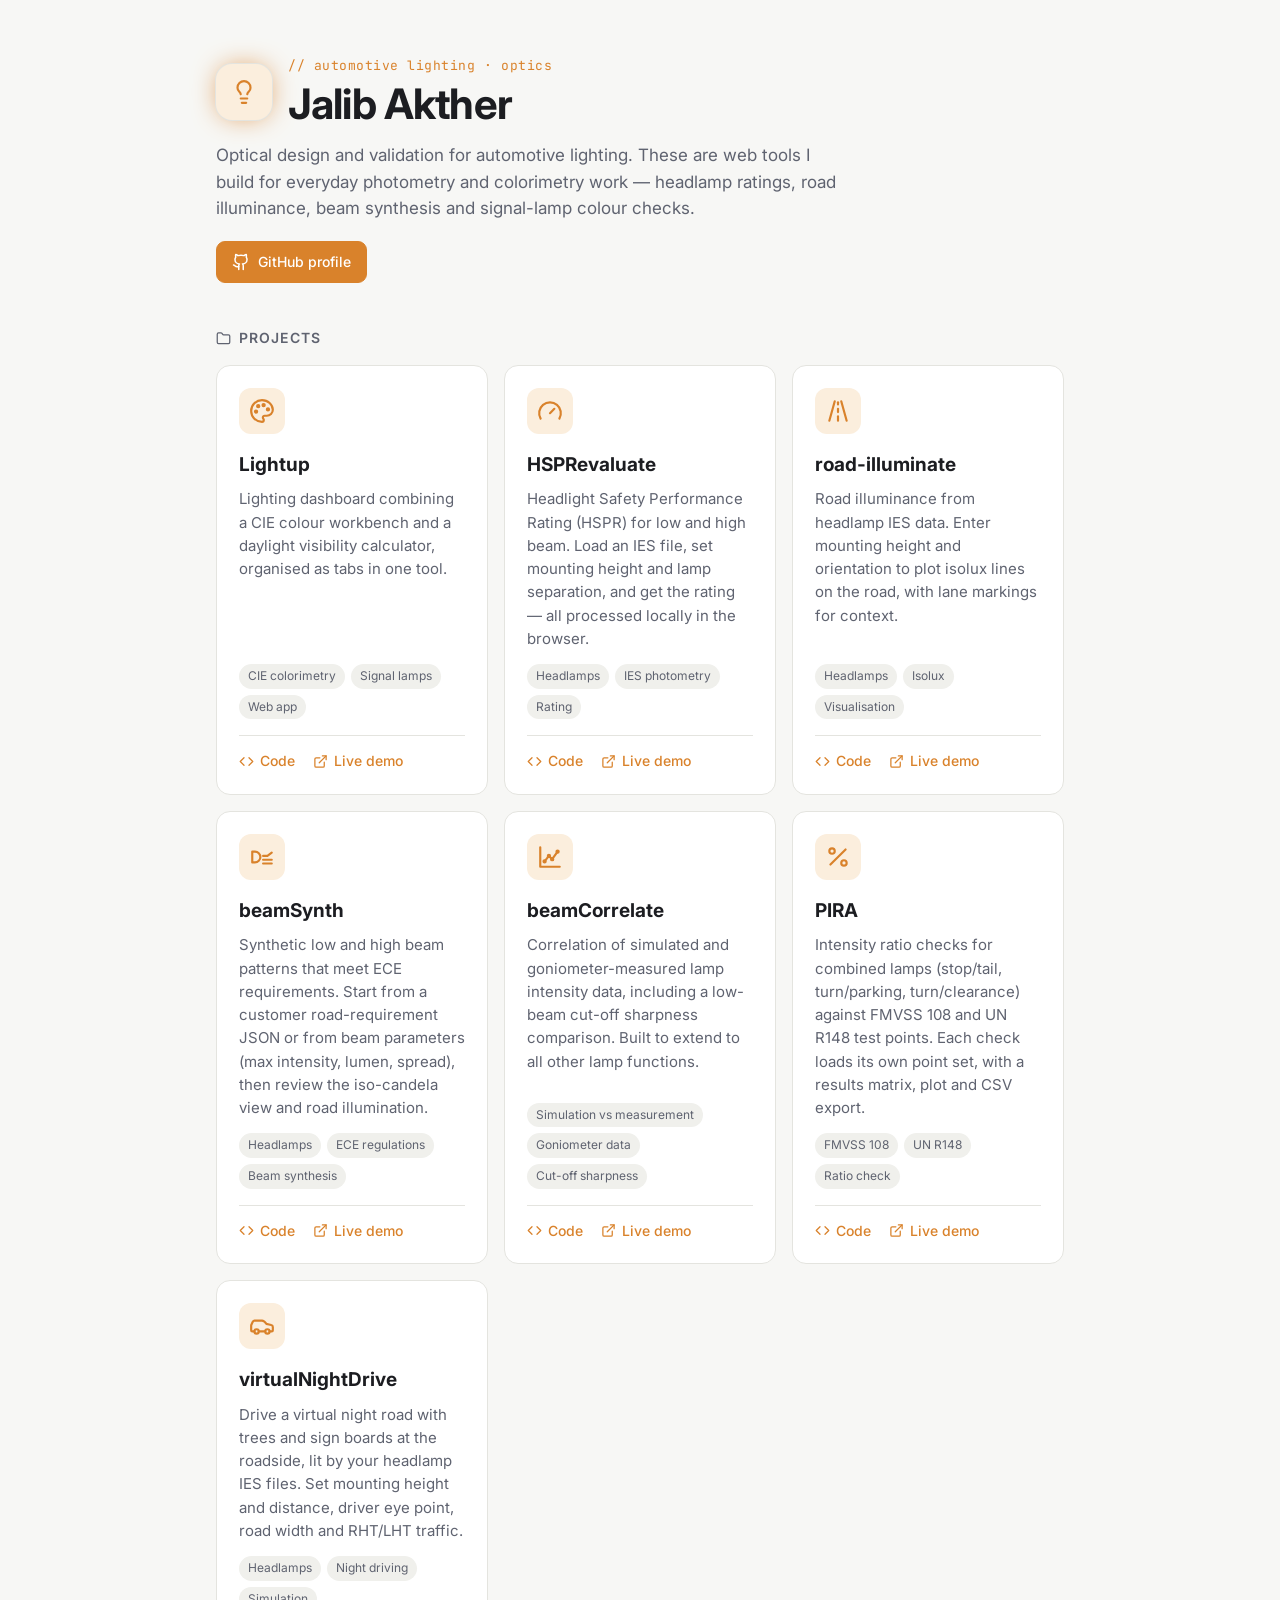
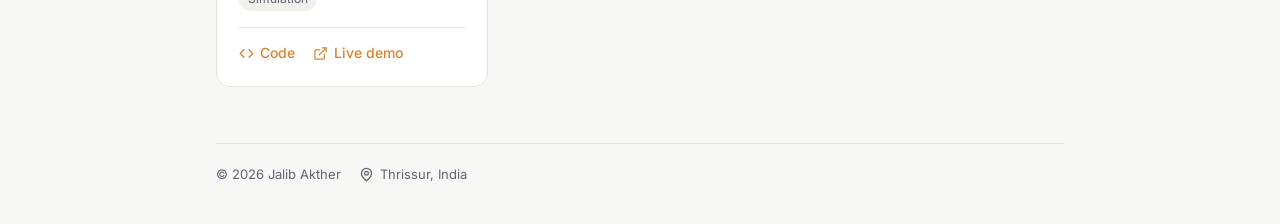
==== index.html @ 92889657 "Add virtualNightDrive project card Co-Authored-By: Claude Sonnet 5.5 <noreply@anthropic.com> Claude-" ====
<!doctype html>
<html lang="en">
<head>
<meta charset="utf-8">
<meta name="viewport" content="width=device-width, initial-scale=1">
<title>Jalib Akther · Projects</title>
<meta name="description" content="Automotive lighting tools by Jalib Akther – optical design, photometry and colorimetry.">
<link rel="icon" href="data:image/svg+xml,%3Csvg xmlns='http://www.w3.org/2000/svg' viewBox='0 0 24 24' fill='none' stroke='%23d9822b' stroke-width='2' stroke-linecap='round' stroke-linejoin='round'%3E%3Cpath d='M15 14c.2-1 .7-1.7 1.5-2.5 1-.9 1.5-2.2 1.5-3.5A6 6 0 0 0 6 8c0 1 .2 2.2 1.5 3.5.7.7 1.3 1.5 1.5 2.5'/%3E%3Cpath d='M9 18h6'/%3E%3Cpath d='M10 22h4'/%3E%3C/svg%3E">
<link rel="preconnect" href="https://fonts.googleapis.com">
<link href="https://fonts.googleapis.com/css2?family=Inter:wght@400;500;600;700&family=JetBrains+Mono:wght@500&display=swap" rel="stylesheet">
<style>
  :root {
    --bg: #f7f7f5;
    --card: #ffffff;
    --text: #1c1d21;
    --muted: #5f6370;
    --border: #e4e4df;
    --accent: #d9822b;      /* warm amber, like a headlamp */
    --accent-soft: #fbeedd;
    --tag-bg: #f0f0ec;
  }
  @media (prefers-color-scheme: dark) {
    :root {
      --bg: #111216;
      --card: #1a1c21;
      --text: #ececee;
      --muted: #9a9ca6;
      --border: #2a2c33;
      --accent: #f0a04b;
      --accent-soft: #2b2218;
      --tag-bg: #24262d;
    }
  }
  * { box-sizing: border-box; }
  body {
    margin: 0;
    background: var(--bg);
    color: var(--text);
    font-family: Inter, system-ui, -apple-system, Segoe UI, Roboto, sans-serif;
    line-height: 1.55;
  }
  .wrap { max-width: 880px; margin: 0 auto; padding: 56px 16px 40px; }

  /* Icons: inline SVG, coloured by the text colour around them */
  .i {
    width: 18px; height: 18px; flex-shrink: 0;
    fill: none; stroke: currentColor; stroke-width: 2;
    stroke-linecap: round; stroke-linejoin: round;
  }
  .i.sm { width: 15px; height: 15px; }
  .i.lg { width: 26px; height: 26px; }

  header { margin-bottom: 44px; }
  .brand { display: flex; align-items: center; gap: 16px; margin-bottom: 14px; }
  .logo {
    width: 56px; height: 56px; border-radius: 16px;
    display: grid; place-items: center;
    background: var(--accent-soft); color: var(--accent);
    box-shadow: 0 0 0 1px var(--border), 0 0 28px -6px var(--accent);
  }
  .eyebrow {
    font-family: "JetBrains Mono", monospace;
    font-size: 13px; color: var(--accent);
    letter-spacing: .04em; margin: 0 0 4px;
  }
  h1 { font-size: clamp(30px, 6vw, 42px); line-height: 1.15; margin: 0; letter-spacing: -0.02em; }
  .intro { color: var(--muted); font-size: 17px; max-width: 620px; margin: 0 0 20px; }
  .links { display: flex; flex-wrap: wrap; gap: 10px; }
  .btn {
    display: inline-flex; align-items: center; gap: 8px;
    padding: 9px 15px; border-radius: 9px;
    border: 1px solid var(--border); background: var(--card);
    color: var(--text); text-decoration: none; font-size: 14px; font-weight: 500;
    transition: border-color .15s, transform .15s;
  }
  .btn:hover { border-color: var(--accent); transform: translateY(-1px); }
  .btn.primary { background: var(--accent); border-color: var(--accent); color: #fff; }

  h2 {
    display: flex; align-items: center; gap: 8px;
    font-size: 14px; text-transform: uppercase; letter-spacing: .08em;
    color: var(--muted); margin: 0 0 16px; font-weight: 600;
  }

  .grid { display: grid; gap: 16px; grid-template-columns: repeat(auto-fit, minmax(250px, 1fr)); }
  .card {
    background: var(--card); border: 1px solid var(--border);
    border-radius: 14px; padding: 22px;
    display: flex; flex-direction: column;
    transition: border-color .15s, transform .15s, box-shadow .15s;
  }
  .card:hover {
    border-color: var(--accent); transform: translateY(-2px);
    box-shadow: 0 10px 28px -14px var(--accent);
  }
  .card-icon {
    width: 46px; height: 46px; border-radius: 12px;
    display: grid; place-items: center; margin-bottom: 16px;
    background: var(--accent-soft); color: var(--accent);
  }
  .card h3 { margin: 0 0 8px; font-size: 19px; }
  .card p { margin: 0 0 14px; color: var(--muted); font-size: 15px; flex: 1; }
  .tags { display: flex; flex-wrap: wrap; gap: 6px; margin-bottom: 16px; }
  .tag { font-size: 12px; padding: 3px 9px; border-radius: 999px; background: var(--tag-bg); color: var(--muted); }
  .card-links {
    display: flex; gap: 18px; font-size: 14px; font-weight: 500;
    padding-top: 14px; border-top: 1px solid var(--border);
  }
  .card-links a {
    display: inline-flex; align-items: center; gap: 6px;
    color: var(--accent); text-decoration: none;
  }
  .card-links a:hover { text-decoration: underline; }

  footer {
    margin-top: 56px; padding-top: 20px; border-top: 1px solid var(--border);
    color: var(--muted); font-size: 13px;
    display: flex; flex-wrap: wrap; gap: 6px 18px; align-items: center;
  }
  footer span { display: inline-flex; align-items: center; gap: 6px; }
</style>
</head>
<body>

<!-- Icon library (Lucide-style, MIT). Use with: <svg class="i"><use href="#icon-NAME"/></svg> -->
<svg width="0" height="0" style="position:absolute" aria-hidden="true">
  <symbol id="icon-bulb" viewBox="0 0 24 24"><path d="M15 14c.2-1 .7-1.7 1.5-2.5 1-.9 1.5-2.2 1.5-3.5A6 6 0 0 0 6 8c0 1 .2 2.2 1.5 3.5.7.7 1.3 1.5 1.5 2.5"/><path d="M9 18h6"/><path d="M10 22h4"/></symbol>
  <symbol id="icon-github" viewBox="0 0 24 24"><path d="M15 22v-4a4.8 4.8 0 0 0-1-3.5c3 0 6-2 6-5.5.08-1.25-.27-2.48-1-3.5.28-1.15.28-2.35 0-3.5 0 0-1 0-3 1.5-2.64-.5-5.36-.5-8 0C6 2 5 2 5 2c-.3 1.15-.3 2.35 0 3.5A5.4 5.4 0 0 0 4 9c0 3.5 3 5.5 6 5.5-.39.49-.68 1.05-.85 1.65-.17.6-.22 1.23-.15 1.85v4"/><path d="M9 18c-4.51 2-5-2-7-2"/></symbol>
  <symbol id="icon-linkedin" viewBox="0 0 24 24"><path d="M16 8a6 6 0 0 1 6 6v7h-4v-7a2 2 0 0 0-4 0v7h-4v-7a6 6 0 0 1 6-6z"/><rect width="4" height="12" x="2" y="9"/><circle cx="4" cy="4" r="2"/></symbol>
  <symbol id="icon-file" viewBox="0 0 24 24"><path d="M15 2H6a2 2 0 0 0-2 2v16a2 2 0 0 0 2 2h12a2 2 0 0 0 2-2V7Z"/><path d="M14 2v4a2 2 0 0 0 2 2h4"/><path d="M10 13H8"/><path d="M16 17H8"/></symbol>
  <symbol id="icon-folder" viewBox="0 0 24 24"><path d="M20 20a2 2 0 0 0 2-2V8a2 2 0 0 0-2-2h-7.9a2 2 0 0 1-1.69-.9L9.6 3.9A2 2 0 0 0 7.93 3H4a2 2 0 0 0-2 2v13a2 2 0 0 0 2 2Z"/></symbol>
  <symbol id="icon-palette" viewBox="0 0 24 24"><circle cx="13.5" cy="6.5" r="1"/><circle cx="17.5" cy="10.5" r="1"/><circle cx="8.5" cy="7.5" r="1"/><circle cx="6.5" cy="12.5" r="1"/><path d="M12 2C6.5 2 2 6.5 2 12s4.5 10 10 10c.93 0 1.65-.75 1.65-1.69 0-.44-.18-.84-.44-1.13-.29-.29-.44-.65-.44-1.13a1.64 1.64 0 0 1 1.67-1.67h2c3.05 0 5.55-2.5 5.55-5.55C21.97 6.01 17.46 2 12 2z"/></symbol>
  <symbol id="icon-gauge" viewBox="0 0 24 24"><path d="m12 14 4-4"/><path d="M3.34 19a10 10 0 1 1 17.32 0"/></symbol>
  <symbol id="icon-road" viewBox="0 0 24 24"><path d="M4 21 9 3"/><path d="M20 21 15 3"/><path d="M12 4v2"/><path d="M12 10v3"/><path d="M12 17v4"/></symbol>
  <symbol id="icon-beam" viewBox="0 0 24 24"><path d="M3 7h2.5a5 5 0 0 1 0 10H3z"/><path d="M13 11h4l4-3"/><path d="M13 14.5h8"/><path d="M13 18h8"/></symbol>
  <symbol id="icon-correlate" viewBox="0 0 24 24"><path d="M3 3v18h18"/><path d="m7 16 4-5 3 3 5-7"/><circle cx="7" cy="16" r="1"/><circle cx="11" cy="11" r="1"/><circle cx="14" cy="14" r="1"/><circle cx="19" cy="7" r="1"/></symbol>
  <symbol id="icon-ratio" viewBox="0 0 24 24"><line x1="19" x2="5" y1="5" y2="19"/><circle cx="6.5" cy="6.5" r="2.5"/><circle cx="17.5" cy="17.5" r="2.5"/></symbol>
  <symbol id="icon-drive" viewBox="0 0 24 24"><path d="M19 17h2c.6 0 1-.4 1-1v-3c0-.9-.7-1.7-1.5-1.9C18.7 10.6 16 10 16 10s-1.3-1.4-2.2-2.3c-.5-.4-1.1-.7-1.8-.7H5c-.6 0-1.1.4-1.4.9l-1.4 2.9A3.7 3.7 0 0 0 2 12v4c0 .6.4 1 1 1h2"/><circle cx="7" cy="17" r="2"/><path d="M9 17h6"/><circle cx="17" cy="17" r="2"/></symbol>
  <symbol id="icon-code" viewBox="0 0 24 24"><polyline points="16 18 22 12 16 6"/><polyline points="8 6 2 12 8 18"/></symbol>
  <symbol id="icon-external" viewBox="0 0 24 24"><path d="M15 3h6v6"/><path d="M10 14 21 3"/><path d="M18 13v6a2 2 0 0 1-2 2H5a2 2 0 0 1-2-2V8a2 2 0 0 1 2-2h6"/></symbol>
  <symbol id="icon-pin" viewBox="0 0 24 24"><path d="M20 10c0 6-8 12-8 12s-8-6-8-12a8 8 0 0 1 16 0Z"/><circle cx="12" cy="10" r="3"/></symbol>
</svg>

<div class="wrap">

  <header>
    <div class="brand">
      <div class="logo"><svg class="i lg"><use href="#icon-bulb"/></svg></div>
      <div>
        <p class="eyebrow">// automotive lighting · optics</p>
        <h1>Jalib Akther</h1>
      </div>
    </div>
    <p class="intro">
      Optical design and validation for automotive lighting. These are web tools I build
      for everyday photometry and colorimetry work — headlamp ratings, road illuminance,
      beam synthesis and signal-lamp colour checks.
    </p>
    <div class="links">
      <a class="btn primary" href="https://github.com/jalibakthermk">
        <svg class="i"><use href="#icon-github"/></svg> GitHub profile
      </a>
      <!-- Optional buttons — un-comment and fill in:
      <a class="btn" href="https://www.linkedin.com/in/YOUR-ID">
        <svg class="i"><use href="#icon-linkedin"/></svg> LinkedIn
      </a>
      <a class="btn" href="cv.pdf">
        <svg class="i"><use href="#icon-file"/></svg> Download CV
      </a>
      -->
    </div>
  </header>

  <section>
    <h2><svg class="i sm"><use href="#icon-folder"/></svg> Projects</h2>
    <div class="grid">

      <!-- ===== Project card: copy this block to add a new project ===== -->
      <article class="card">
        <div class="card-icon"><svg class="i lg"><use href="#icon-palette"/></svg></div>
        <h3>Lightup</h3>
        <p>Lighting dashboard combining a CIE colour workbench and a daylight visibility calculator, organised as tabs in one tool.</p>
        <div class="tags">
          <span class="tag">CIE colorimetry</span>
          <span class="tag">Signal lamps</span>
          <span class="tag">Web app</span>
        </div>
        <div class="card-links">
          <a href="https://github.com/jalibakthermk/Lightup"><svg class="i sm"><use href="#icon-code"/></svg> Code</a>
          <a href="https://jalibakthermk.github.io/Lightup/"><svg class="i sm"><use href="#icon-external"/></svg> Live demo</a>
        </div>
      </article>
      <!-- ===== end of card ===== -->

      <article class="card">
        <div class="card-icon"><svg class="i lg"><use href="#icon-gauge"/></svg></div>
        <h3>HSPRevaluate</h3>
        <p>Headlight Safety Performance Rating (HSPR) for low and high beam. Load an IES file, set mounting height and lamp separation, and get the rating — all processed locally in the browser.</p>
        <div class="tags">
          <span class="tag">Headlamps</span>
          <span class="tag">IES photometry</span>
          <span class="tag">Rating</span>
        </div>
        <div class="card-links">
          <a href="https://github.com/jalibakthermk/HSPRevaluate"><svg class="i sm"><use href="#icon-code"/></svg> Code</a>
          <a href="https://jalibakthermk.github.io/HSPRevaluate/"><svg class="i sm"><use href="#icon-external"/></svg> Live demo</a>
        </div>
      </article>

      <article class="card">
        <div class="card-icon"><svg class="i lg"><use href="#icon-road"/></svg></div>
        <h3>road-illuminate</h3>
        <p>Road illuminance from headlamp IES data. Enter mounting height and orientation to plot isolux lines on the road, with lane markings for context.</p>
        <div class="tags">
          <span class="tag">Headlamps</span>
          <span class="tag">Isolux</span>
          <span class="tag">Visualisation</span>
        </div>
        <div class="card-links">
          <a href="https://github.com/jalibakthermk/Road-illuminate"><svg class="i sm"><use href="#icon-code"/></svg> Code</a>
          <a href="https://jalibakthermk.github.io/Road-illuminate/"><svg class="i sm"><use href="#icon-external"/></svg> Live demo</a>
        </div>
      </article>

      <article class="card">
        <div class="card-icon"><svg class="i lg"><use href="#icon-beam"/></svg></div>
        <h3>beamSynth</h3>
        <p>Synthetic low and high beam patterns that meet ECE requirements. Start from a customer road-requirement JSON or from beam parameters (max intensity, lumen, spread), then review the iso-candela view and road illumination.</p>
        <div class="tags">
          <span class="tag">Headlamps</span>
          <span class="tag">ECE regulations</span>
          <span class="tag">Beam synthesis</span>
        </div>
        <div class="card-links">
          <a href="https://github.com/jalibakthermk/beamSynth"><svg class="i sm"><use href="#icon-code"/></svg> Code</a>
          <a href="https://jalibakthermk.github.io/beamSynth/"><svg class="i sm"><use href="#icon-external"/></svg> Live demo</a>
        </div>
      </article>

      <article class="card">
        <div class="card-icon"><svg class="i lg"><use href="#icon-correlate"/></svg></div>
        <h3>beamCorrelate</h3>
        <p>Correlation of simulated and goniometer-measured lamp intensity data, including a low-beam cut-off sharpness comparison. Built to extend to all other lamp functions.</p>
        <div class="tags">
          <span class="tag">Simulation vs measurement</span>
          <span class="tag">Goniometer data</span>
          <span class="tag">Cut-off sharpness</span>
        </div>
        <div class="card-links">
          <a href="https://github.com/jalibakthermk/beamCorrelate"><svg class="i sm"><use href="#icon-code"/></svg> Code</a>
          <a href="https://jalibakthermk.github.io/beamCorrelate/"><svg class="i sm"><use href="#icon-external"/></svg> Live demo</a>
        </div>
      </article>

      <article class="card">
        <div class="card-icon"><svg class="i lg"><use href="#icon-ratio"/></svg></div>
        <h3>PIRA</h3>
        <p>Intensity ratio checks for combined lamps (stop/tail, turn/parking, turn/clearance) against FMVSS 108 and UN R148 test points. Each check loads its own point set, with a results matrix, plot and CSV export.</p>
        <div class="tags">
          <span class="tag">FMVSS 108</span>
          <span class="tag">UN R148</span>
          <span class="tag">Ratio check</span>
        </div>
        <div class="card-links">
          <a href="https://github.com/jalibakthermk/PIRA"><svg class="i sm"><use href="#icon-code"/></svg> Code</a>
          <a href="https://jalibakthermk.github.io/PIRA/"><svg class="i sm"><use href="#icon-external"/></svg> Live demo</a>
        </div>
      </article>

      <article class="card">
        <div class="card-icon"><svg class="i lg"><use href="#icon-drive"/></svg></div>
        <h3>virtualNightDrive</h3>
        <p>Drive a virtual night road with trees and sign boards at the roadside, lit by your headlamp IES files. Set mounting height and distance, driver eye point, road width and RHT/LHT traffic.</p>
        <div class="tags">
          <span class="tag">Headlamps</span>
          <span class="tag">Night driving</span>
          <span class="tag">Simulation</span>
        </div>
        <div class="card-links">
          <a href="https://github.com/jalibakthermk/virtualNightDrive"><svg class="i sm"><use href="#icon-code"/></svg> Code</a>
          <a href="https://jalibakthermk.github.io/virtualNightDrive/"><svg class="i sm"><use href="#icon-external"/></svg> Live demo</a>
        </div>
      </article>

    </div>
  </section>

  <footer>
    <span>© 2026 Jalib Akther</span>
    <span><svg class="i sm"><use href="#icon-pin"/></svg> Thrissur, India</span>
  </footer>

</div>
</body>
</html>
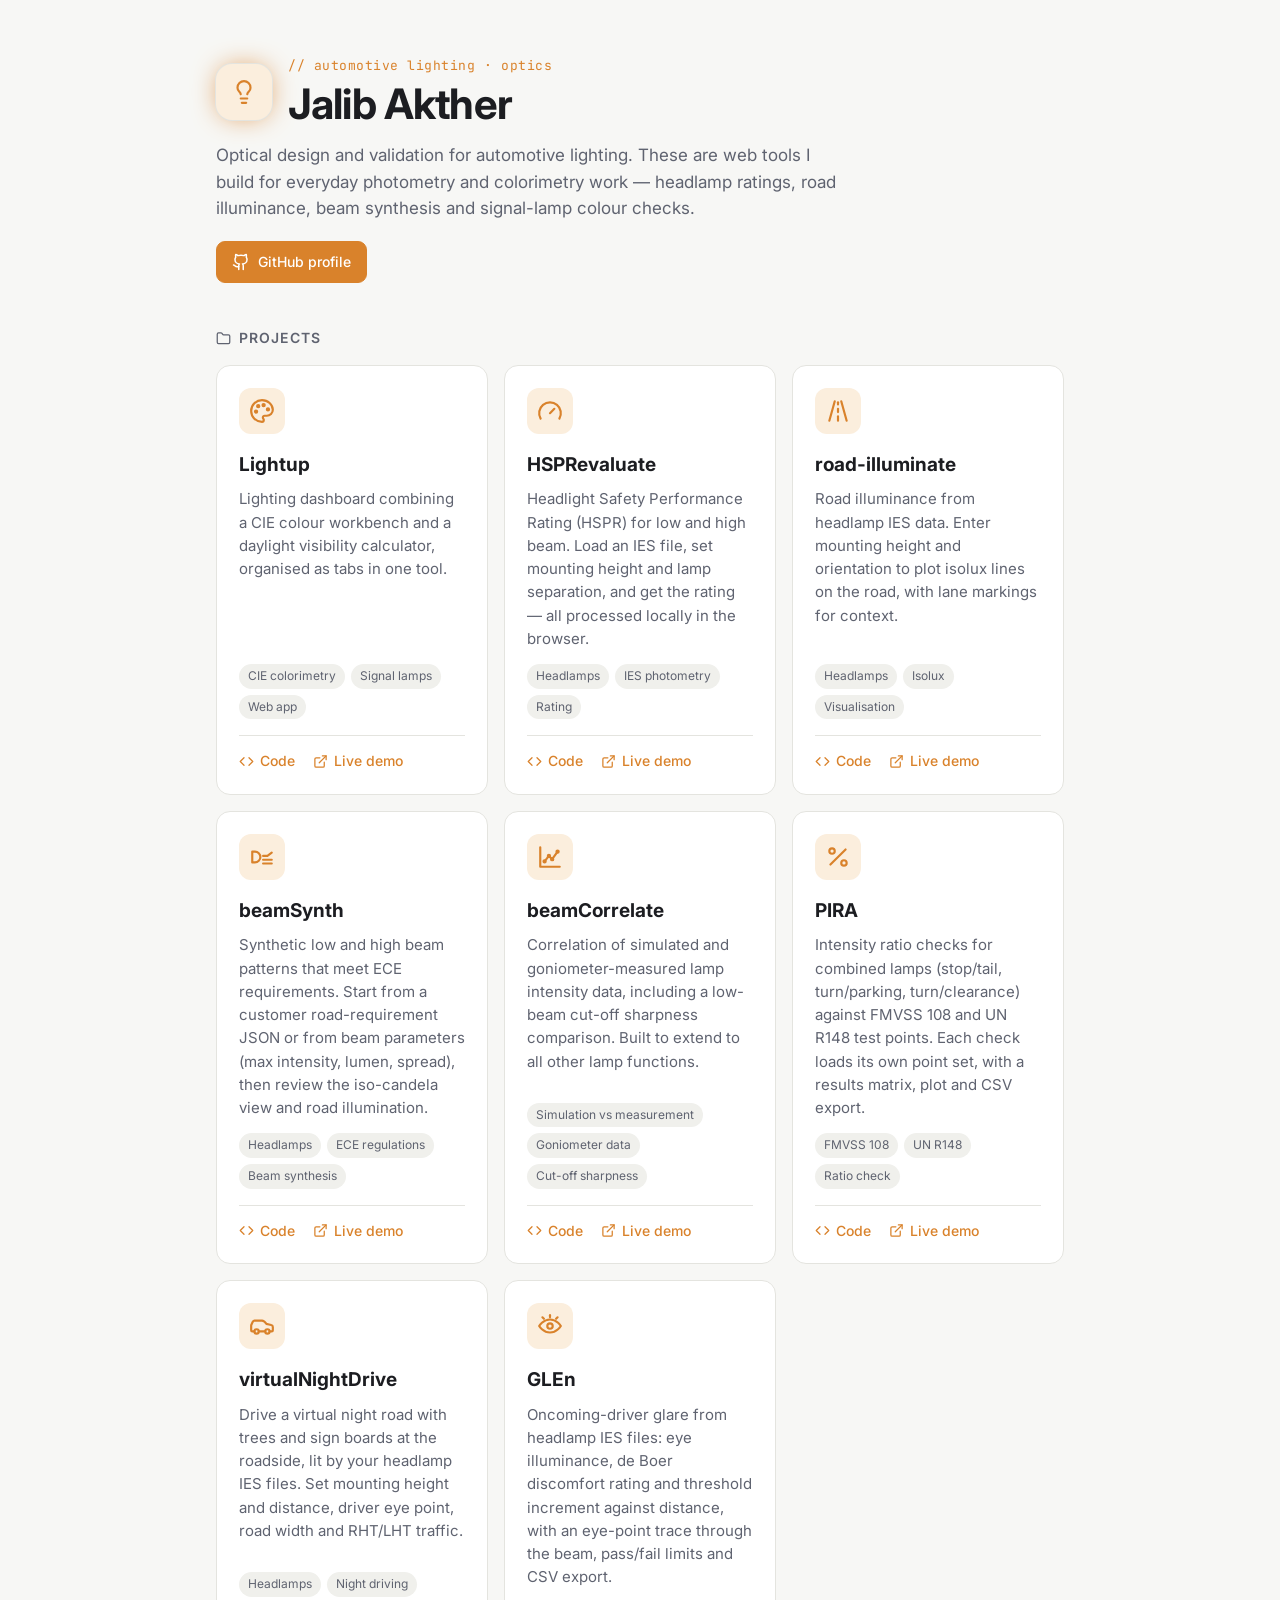
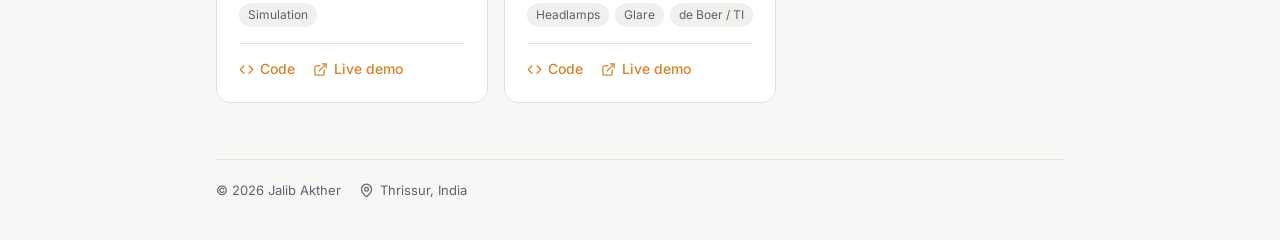
==== commit 5b669bb4: "Add GLEn card to portfolio Co-Authored-By: Claude Opus 5.5 <noreply@anthropic.com> Claude-Session: h" ====
--- a/index.html
+++ b/index.html
@@ -136,6 +136,7 @@
   <symbol id="icon-correlate" viewBox="0 0 24 24"><path d="M3 3v18h18"/><path d="m7 16 4-5 3 3 5-7"/><circle cx="7" cy="16" r="1"/><circle cx="11" cy="11" r="1"/><circle cx="14" cy="14" r="1"/><circle cx="19" cy="7" r="1"/></symbol>
   <symbol id="icon-ratio" viewBox="0 0 24 24"><line x1="19" x2="5" y1="5" y2="19"/><circle cx="6.5" cy="6.5" r="2.5"/><circle cx="17.5" cy="17.5" r="2.5"/></symbol>
   <symbol id="icon-drive" viewBox="0 0 24 24"><path d="M19 17h2c.6 0 1-.4 1-1v-3c0-.9-.7-1.7-1.5-1.9C18.7 10.6 16 10 16 10s-1.3-1.4-2.2-2.3c-.5-.4-1.1-.7-1.8-.7H5c-.6 0-1.1.4-1.4.9l-1.4 2.9A3.7 3.7 0 0 0 2 12v4c0 .6.4 1 1 1h2"/><circle cx="7" cy="17" r="2"/><path d="M9 17h6"/><circle cx="17" cy="17" r="2"/></symbol>
+  <symbol id="icon-glare" viewBox="0 0 24 24"><path d="M2 12s3.5-6 10-6 10 6 10 6-3.5 6-10 6S2 12 2 12z"/><circle cx="12" cy="12" r="2.5"/><path d="M12 2v2"/><path d="m5 4 1.4 1.4"/><path d="m19 4-1.4 1.4"/></symbol>
   <symbol id="icon-code" viewBox="0 0 24 24"><polyline points="16 18 22 12 16 6"/><polyline points="8 6 2 12 8 18"/></symbol>
   <symbol id="icon-external" viewBox="0 0 24 24"><path d="M15 3h6v6"/><path d="M10 14 21 3"/><path d="M18 13v6a2 2 0 0 1-2 2H5a2 2 0 0 1-2-2V8a2 2 0 0 1 2-2h6"/></symbol>
   <symbol id="icon-pin" viewBox="0 0 24 24"><path d="M20 10c0 6-8 12-8 12s-8-6-8-12a8 8 0 0 1 16 0Z"/><circle cx="12" cy="10" r="3"/></symbol>
@@ -282,6 +283,21 @@
         </div>
       </article>
 
+      <article class="card">
+        <div class="card-icon"><svg class="i lg"><use href="#icon-glare"/></svg></div>
+        <h3>GLEn</h3>
+        <p>Oncoming-driver glare from headlamp IES files: eye illuminance, de Boer discomfort rating and threshold increment against distance, with an eye-point trace through the beam, pass/fail limits and CSV export.</p>
+        <div class="tags">
+          <span class="tag">Headlamps</span>
+          <span class="tag">Glare</span>
+          <span class="tag">de Boer / TI</span>
+        </div>
+        <div class="card-links">
+          <a href="https://github.com/jalibakthermk/Glen"><svg class="i sm"><use href="#icon-code"/></svg> Code</a>
+          <a href="https://jalibakthermk.github.io/Glen/"><svg class="i sm"><use href="#icon-external"/></svg> Live demo</a>
+        </div>
+      </article>
+
     </div>
   </section>
 
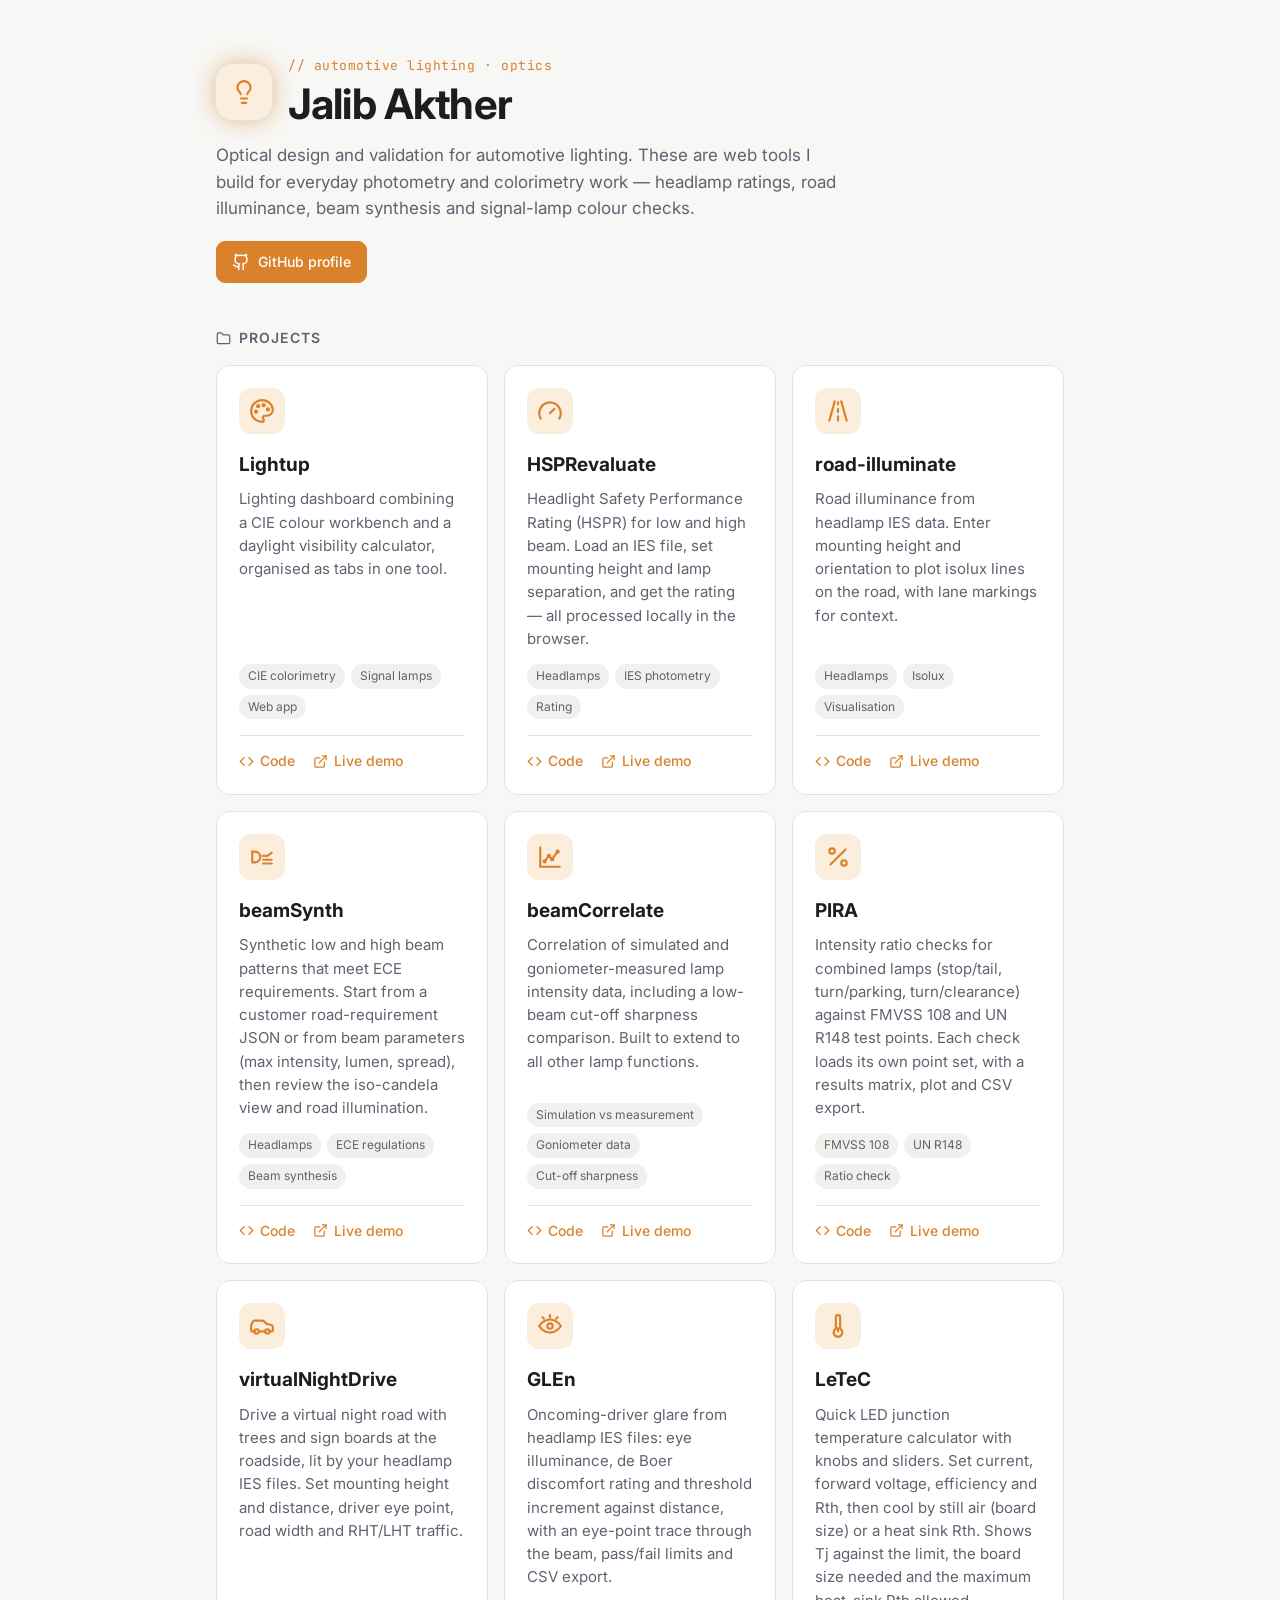
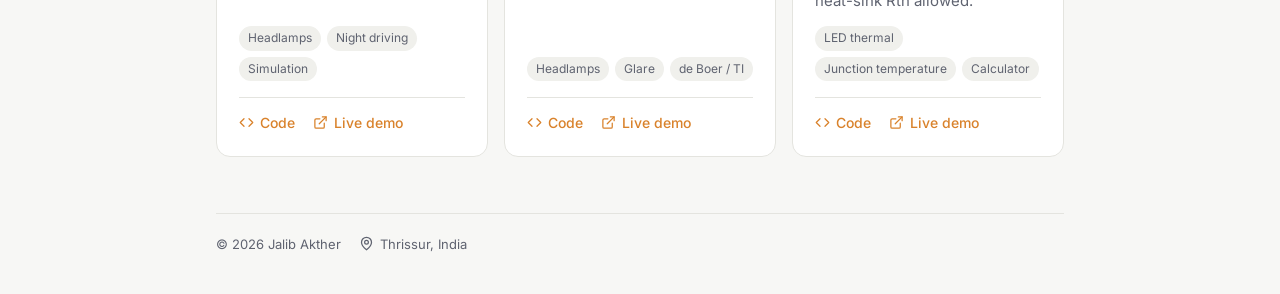
==== commit ab3994d6: "Add LeTeC card to portfolio Co-Authored-By: Claude Opus 5.5 <noreply@anthropic.com> Claude-Session: " ====
--- a/index.html
+++ b/index.html
@@ -137,6 +137,7 @@
   <symbol id="icon-ratio" viewBox="0 0 24 24"><line x1="19" x2="5" y1="5" y2="19"/><circle cx="6.5" cy="6.5" r="2.5"/><circle cx="17.5" cy="17.5" r="2.5"/></symbol>
   <symbol id="icon-drive" viewBox="0 0 24 24"><path d="M19 17h2c.6 0 1-.4 1-1v-3c0-.9-.7-1.7-1.5-1.9C18.7 10.6 16 10 16 10s-1.3-1.4-2.2-2.3c-.5-.4-1.1-.7-1.8-.7H5c-.6 0-1.1.4-1.4.9l-1.4 2.9A3.7 3.7 0 0 0 2 12v4c0 .6.4 1 1 1h2"/><circle cx="7" cy="17" r="2"/><path d="M9 17h6"/><circle cx="17" cy="17" r="2"/></symbol>
   <symbol id="icon-glare" viewBox="0 0 24 24"><path d="M2 12s3.5-6 10-6 10 6 10 6-3.5 6-10 6S2 12 2 12z"/><circle cx="12" cy="12" r="2.5"/><path d="M12 2v2"/><path d="m5 4 1.4 1.4"/><path d="m19 4-1.4 1.4"/></symbol>
+  <symbol id="icon-thermo" viewBox="0 0 24 24"><path d="M14 4v10.54a4 4 0 1 1-4 0V4a2 2 0 0 1 4 0Z"/><path d="M12 14v3"/></symbol>
   <symbol id="icon-code" viewBox="0 0 24 24"><polyline points="16 18 22 12 16 6"/><polyline points="8 6 2 12 8 18"/></symbol>
   <symbol id="icon-external" viewBox="0 0 24 24"><path d="M15 3h6v6"/><path d="M10 14 21 3"/><path d="M18 13v6a2 2 0 0 1-2 2H5a2 2 0 0 1-2-2V8a2 2 0 0 1 2-2h6"/></symbol>
   <symbol id="icon-pin" viewBox="0 0 24 24"><path d="M20 10c0 6-8 12-8 12s-8-6-8-12a8 8 0 0 1 16 0Z"/><circle cx="12" cy="10" r="3"/></symbol>
@@ -298,6 +299,21 @@
         </div>
       </article>
 
+      <article class="card">
+        <div class="card-icon"><svg class="i lg"><use href="#icon-thermo"/></svg></div>
+        <h3>LeTeC</h3>
+        <p>Quick LED junction temperature calculator with knobs and sliders. Set current, forward voltage, efficiency and Rth, then cool by still air (board size) or a heat sink Rth. Shows Tj against the limit, the board size needed and the maximum heat-sink Rth allowed.</p>
+        <div class="tags">
+          <span class="tag">LED thermal</span>
+          <span class="tag">Junction temperature</span>
+          <span class="tag">Calculator</span>
+        </div>
+        <div class="card-links">
+          <a href="https://github.com/jalibakthermk/LeTeC"><svg class="i sm"><use href="#icon-code"/></svg> Code</a>
+          <a href="https://jalibakthermk.github.io/LeTeC/"><svg class="i sm"><use href="#icon-external"/></svg> Live demo</a>
+        </div>
+      </article>
+
     </div>
   </section>
 
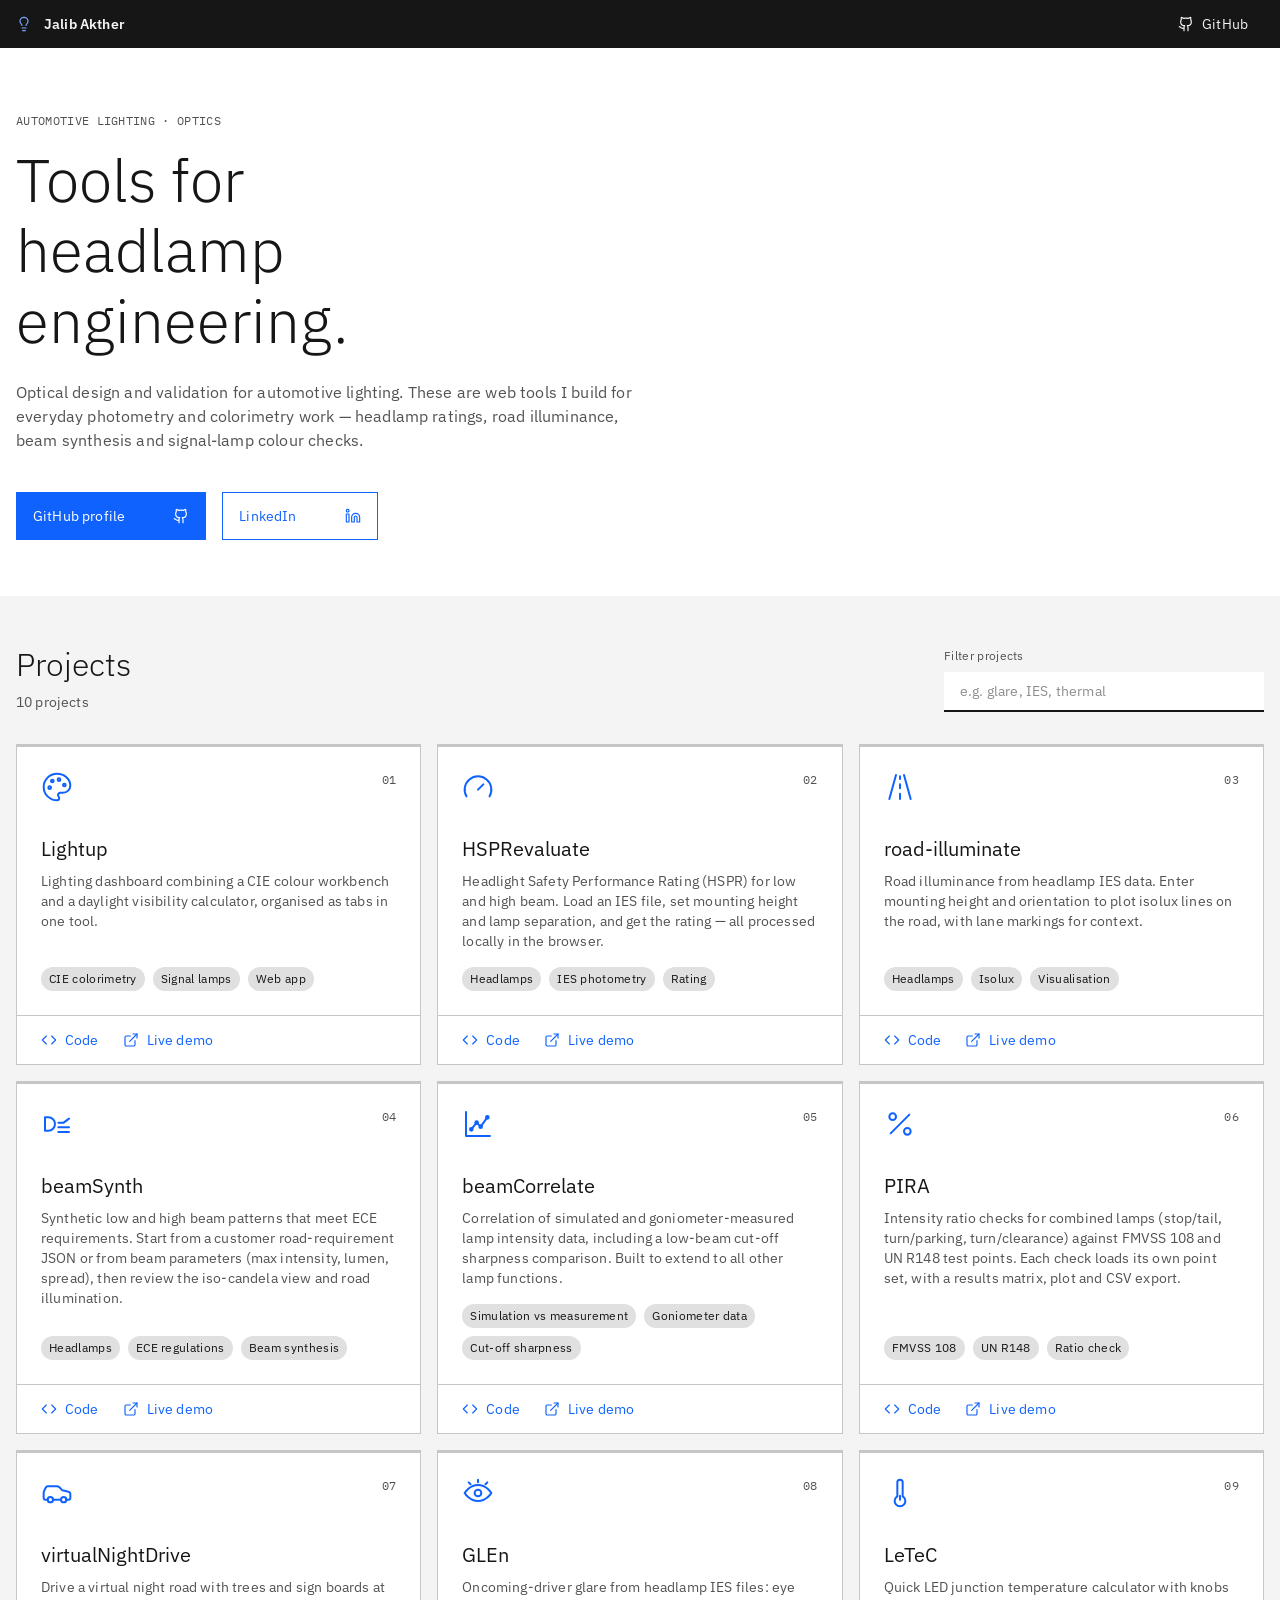
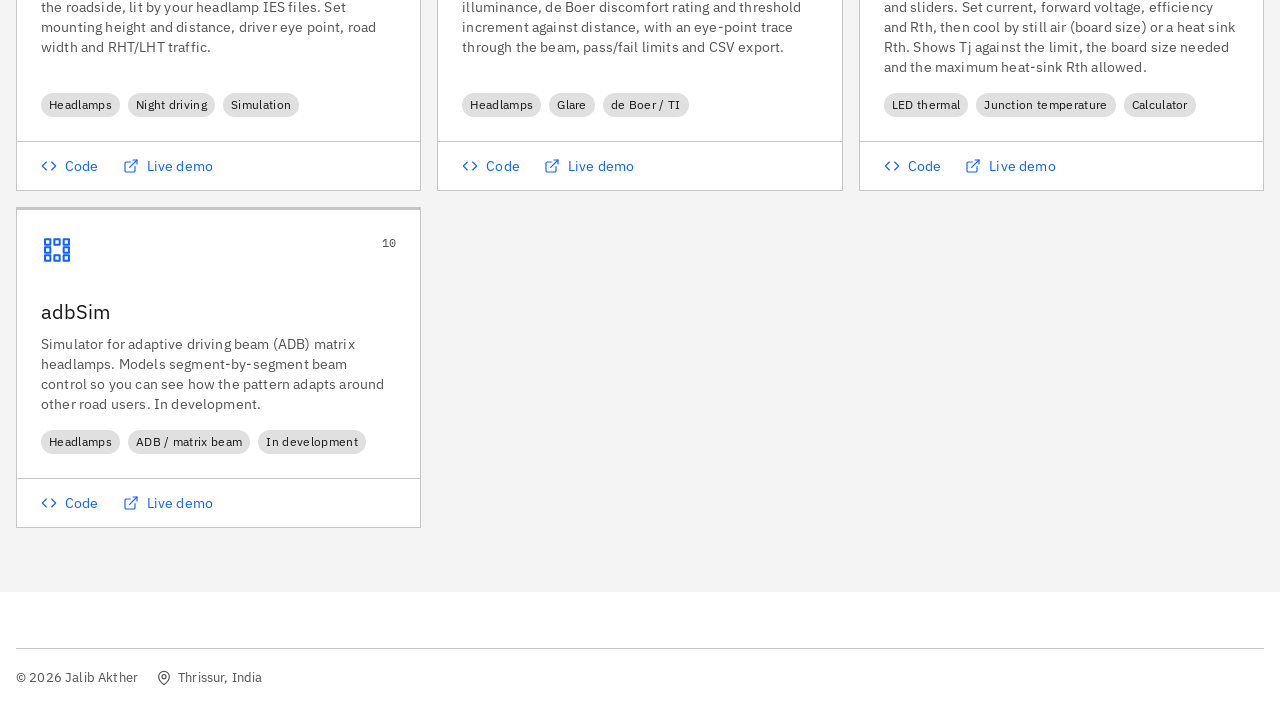
==== commit e352d266: "Add adbSim card and restyle page with IBM Carbon design Co-Authored-By: Claude Sonnet 5.5 <noreply@a" ====
--- a/index.html
+++ b/index.html
@@ -5,119 +5,186 @@
 <meta name="viewport" content="width=device-width, initial-scale=1">
 <title>Jalib Akther · Projects</title>
 <meta name="description" content="Automotive lighting tools by Jalib Akther – optical design, photometry and colorimetry.">
-<link rel="icon" href="data:image/svg+xml,%3Csvg xmlns='http://www.w3.org/2000/svg' viewBox='0 0 24 24' fill='none' stroke='%23d9822b' stroke-width='2' stroke-linecap='round' stroke-linejoin='round'%3E%3Cpath d='M15 14c.2-1 .7-1.7 1.5-2.5 1-.9 1.5-2.2 1.5-3.5A6 6 0 0 0 6 8c0 1 .2 2.2 1.5 3.5.7.7 1.3 1.5 1.5 2.5'/%3E%3Cpath d='M9 18h6'/%3E%3Cpath d='M10 22h4'/%3E%3C/svg%3E">
+<link rel="icon" href="data:image/svg+xml,%3Csvg xmlns='http://www.w3.org/2000/svg' viewBox='0 0 24 24' fill='none' stroke='%230f62fe' stroke-width='2' stroke-linecap='round' stroke-linejoin='round'%3E%3Cpath d='M15 14c.2-1 .7-1.7 1.5-2.5 1-.9 1.5-2.2 1.5-3.5A6 6 0 0 0 6 8c0 1 .2 2.2 1.5 3.5.7.7 1.3 1.5 1.5 2.5'/%3E%3Cpath d='M9 18h6'/%3E%3Cpath d='M10 22h4'/%3E%3C/svg%3E">
 <link rel="preconnect" href="https://fonts.googleapis.com">
-<link href="https://fonts.googleapis.com/css2?family=Inter:wght@400;500;600;700&family=JetBrains+Mono:wght@500&display=swap" rel="stylesheet">
+<link rel="preconnect" href="https://fonts.gstatic.com" crossorigin>
+<link href="https://fonts.googleapis.com/css2?family=IBM+Plex+Mono:wght@400&family=IBM+Plex+Sans:wght@300;400;600&display=swap" rel="stylesheet">
 <style>
+  /* ── Carbon tokens (White theme, Gray 100 in dark mode) ── */
   :root {
-    --bg: #f7f7f5;
-    --card: #ffffff;
-    --text: #1c1d21;
-    --muted: #5f6370;
-    --border: #e4e4df;
-    --accent: #d9822b;      /* warm amber, like a headlamp */
-    --accent-soft: #fbeedd;
-    --tag-bg: #f0f0ec;
+    --cds-background: #ffffff;
+    --cds-layer-01: #f4f4f4;
+    --cds-layer-hover-01: #e8e8e8;
+    --cds-layer-accent-01: #e0e0e0;
+    --cds-text-primary: #161616;
+    --cds-text-secondary: #525252;
+    --cds-text-on-color: #ffffff;
+    --cds-border-subtle: #c6c6c6;
+    --cds-border-strong: #8d8d8d;
+    --cds-button-primary: #0f62fe;
+    --cds-button-primary-hover: #0353e9;
+    --cds-button-primary-active: #002d9c;
+    --cds-link-primary: #0f62fe;
+    --cds-link-primary-hover: #0043ce;
+    --cds-focus: #0f62fe;
+    --cds-shell: #161616;
+    --cds-shell-text: #f4f4f4;
+    --radius: 0px;
   }
   @media (prefers-color-scheme: dark) {
     :root {
-      --bg: #111216;
-      --card: #1a1c21;
-      --text: #ececee;
-      --muted: #9a9ca6;
-      --border: #2a2c33;
-      --accent: #f0a04b;
-      --accent-soft: #2b2218;
-      --tag-bg: #24262d;
+      --cds-background: #161616;
+      --cds-layer-01: #262626;
+      --cds-layer-hover-01: #333333;
+      --cds-layer-accent-01: #393939;
+      --cds-text-primary: #f4f4f4;
+      --cds-text-secondary: #c6c6c6;
+      --cds-border-subtle: #393939;
+      --cds-border-strong: #6f6f6f;
+      --cds-link-primary: #78a9ff;
+      --cds-link-primary-hover: #a6c8ff;
+      --cds-focus: #ffffff;
+      --cds-shell: #000000;
     }
   }
+
   * { box-sizing: border-box; }
+  html { scroll-behavior: smooth; }
   body {
     margin: 0;
-    background: var(--bg);
-    color: var(--text);
-    font-family: Inter, system-ui, -apple-system, Segoe UI, Roboto, sans-serif;
-    line-height: 1.55;
-  }
-  .wrap { max-width: 880px; margin: 0 auto; padding: 56px 16px 40px; }
-
-  /* Icons: inline SVG, coloured by the text colour around them */
+    background: var(--cds-background);
+    color: var(--cds-text-primary);
+    font-family: "IBM Plex Sans", system-ui, -apple-system, "Segoe UI", Roboto, sans-serif;
+    font-size: 14px;
+    line-height: 1.43;
+    letter-spacing: 0.16px;
+    -webkit-font-smoothing: antialiased;
+  }
+  a, button, input { transition: all 0.15s ease; }
+  :focus-visible { outline: 2px solid var(--cds-focus); outline-offset: -2px; }
+
+  /* Icons: inline SVG, coloured by surrounding text */
   .i {
-    width: 18px; height: 18px; flex-shrink: 0;
-    fill: none; stroke: currentColor; stroke-width: 2;
+    width: 16px; height: 16px; flex-shrink: 0;
+    fill: none; stroke: currentColor; stroke-width: 1.75;
     stroke-linecap: round; stroke-linejoin: round;
   }
-  .i.sm { width: 15px; height: 15px; }
-  .i.lg { width: 26px; height: 26px; }
-
-  header { margin-bottom: 44px; }
-  .brand { display: flex; align-items: center; gap: 16px; margin-bottom: 14px; }
-  .logo {
-    width: 56px; height: 56px; border-radius: 16px;
-    display: grid; place-items: center;
-    background: var(--accent-soft); color: var(--accent);
-    box-shadow: 0 0 0 1px var(--border), 0 0 28px -6px var(--accent);
-  }
+  .i.sm { width: 16px; height: 16px; }
+  .i.lg { width: 32px; height: 32px; stroke-width: 1.5; }
+
+  .wrap { max-width: 1312px; margin: 0 auto; padding: 0 16px; }
+
+  /* ── UI shell bar ── */
+  .shell { background: var(--cds-shell); color: var(--cds-shell-text); }
+  .shell .wrap { display: flex; align-items: center; justify-content: space-between; height: 48px; }
+  .shell-name { display: flex; align-items: center; gap: 12px; font-weight: 600; font-size: 14px; }
+  .shell-name .i { color: #78a9ff; }
+  .shell a {
+    display: inline-flex; align-items: center; gap: 8px; height: 48px; padding: 0 16px;
+    color: var(--cds-shell-text); text-decoration: none; font-size: 14px; cursor: pointer;
+  }
+  .shell a:hover { background: #353535; }
+
+  /* ── Hero ── */
+  .hero { padding: 64px 0 56px; }
   .eyebrow {
-    font-family: "JetBrains Mono", monospace;
-    font-size: 13px; color: var(--accent);
-    letter-spacing: .04em; margin: 0 0 4px;
-  }
-  h1 { font-size: clamp(30px, 6vw, 42px); line-height: 1.15; margin: 0; letter-spacing: -0.02em; }
-  .intro { color: var(--muted); font-size: 17px; max-width: 620px; margin: 0 0 20px; }
-  .links { display: flex; flex-wrap: wrap; gap: 10px; }
+    font-family: "IBM Plex Mono", ui-monospace, monospace;
+    font-size: 12px; letter-spacing: 0.32px; text-transform: uppercase;
+    color: var(--cds-text-secondary); margin: 0 0 16px;
+  }
+  h1 {
+    font-weight: 300; font-size: clamp(40px, 7vw, 60px); line-height: 1.17;
+    letter-spacing: 0; margin: 0 0 24px; max-width: 14ch;
+  }
+  .intro { color: var(--cds-text-secondary); font-size: 16px; line-height: 1.5; max-width: 640px; margin: 0 0 40px; letter-spacing: 0.16px; }
+  .links { display: flex; flex-wrap: wrap; gap: 16px; }
+
+  /* Buttons: 0px radius, 48px tall, 16px/64px padding */
   .btn {
-    display: inline-flex; align-items: center; gap: 8px;
-    padding: 9px 15px; border-radius: 9px;
-    border: 1px solid var(--border); background: var(--card);
-    color: var(--text); text-decoration: none; font-size: 14px; font-weight: 500;
-    transition: border-color .15s, transform .15s;
-  }
-  .btn:hover { border-color: var(--accent); transform: translateY(-1px); }
-  .btn.primary { background: var(--accent); border-color: var(--accent); color: #fff; }
-
-  h2 {
-    display: flex; align-items: center; gap: 8px;
-    font-size: 14px; text-transform: uppercase; letter-spacing: .08em;
-    color: var(--muted); margin: 0 0 16px; font-weight: 600;
-  }
-
-  .grid { display: grid; gap: 16px; grid-template-columns: repeat(auto-fit, minmax(250px, 1fr)); }
+    display: inline-flex; align-items: center; justify-content: space-between; gap: 48px;
+    min-height: 48px; padding: 0 16px; border-radius: var(--radius);
+    border: 1px solid transparent; background: var(--cds-button-primary); color: var(--cds-text-on-color);
+    font: inherit; font-size: 14px; letter-spacing: 0.16px; text-decoration: none; cursor: pointer;
+  }
+  .btn:hover { background: var(--cds-button-primary-hover); }
+  .btn:active { background: var(--cds-button-primary-active); }
+  .btn.secondary { background: transparent; border-color: var(--cds-button-primary); color: var(--cds-link-primary); }
+  .btn.secondary:hover { background: var(--cds-button-primary); color: var(--cds-text-on-color); }
+
+  /* ── Projects ── */
+  .projects { background: var(--cds-layer-01); padding: 48px 0 64px; margin-bottom: 0; }
+  .section-head {
+    display: flex; flex-wrap: wrap; align-items: flex-end; justify-content: space-between; gap: 24px;
+    margin-bottom: 32px;
+  }
+  h2 { font-weight: 300; font-size: 32px; line-height: 1.25; letter-spacing: 0; margin: 0 0 8px; }
+  .count { color: var(--cds-text-secondary); font-size: 14px; margin: 0; }
+
+  /* Bottom-border input (Carbon pattern) */
+  .field { width: 100%; max-width: 320px; }
+  .field label { display: block; font-size: 12px; letter-spacing: 0.32px; color: var(--cds-text-secondary); margin-bottom: 8px; }
+  .field input {
+    width: 100%; height: 40px; padding: 0 16px; border: 0; border-radius: 0;
+    border-bottom: 2px solid var(--cds-text-primary);
+    background: var(--cds-background); color: var(--cds-text-primary);
+    font: inherit; font-size: 14px; letter-spacing: 0.16px;
+  }
+  .field input::placeholder { color: #8d8d8d; }
+  .field input:hover { background: var(--cds-layer-hover-01); }
+  .field input:focus { outline: 2px solid var(--cds-focus); outline-offset: -2px; }
+
+  .grid { display: grid; gap: 16px; grid-template-columns: 1fr; counter-reset: card; }
+  @media (min-width: 672px)  { .grid { grid-template-columns: repeat(2, 1fr); } }
+  @media (min-width: 1056px) { .grid { grid-template-columns: repeat(3, 1fr); } }
+
   .card {
-    background: var(--card); border: 1px solid var(--border);
-    border-radius: 14px; padding: 22px;
-    display: flex; flex-direction: column;
-    transition: border-color .15s, transform .15s, box-shadow .15s;
-  }
-  .card:hover {
-    border-color: var(--accent); transform: translateY(-2px);
-    box-shadow: 0 10px 28px -14px var(--accent);
-  }
-  .card-icon {
-    width: 46px; height: 46px; border-radius: 12px;
-    display: grid; place-items: center; margin-bottom: 16px;
-    background: var(--accent-soft); color: var(--accent);
-  }
-  .card h3 { margin: 0 0 8px; font-size: 19px; }
-  .card p { margin: 0 0 14px; color: var(--muted); font-size: 15px; flex: 1; }
-  .tags { display: flex; flex-wrap: wrap; gap: 6px; margin-bottom: 16px; }
-  .tag { font-size: 12px; padding: 3px 9px; border-radius: 999px; background: var(--tag-bg); color: var(--muted); }
-  .card-links {
-    display: flex; gap: 18px; font-size: 14px; font-weight: 500;
-    padding-top: 14px; border-top: 1px solid var(--border);
-  }
+    counter-increment: card;
+    background: var(--cds-background); border: 1px solid var(--cds-border-subtle); border-radius: 0;
+    padding: 24px 24px 0; display: flex; flex-direction: column; min-height: 320px;
+    border-top: 3px solid var(--cds-border-subtle);
+  }
+  .card:hover { background: var(--cds-layer-hover-01); border-top-color: var(--cds-button-primary); }
+  .card[hidden] { display: none; }
+  .card-top { display: flex; align-items: flex-start; justify-content: space-between; margin-bottom: 32px; color: var(--cds-button-primary); }
+  .card-top::after {
+    content: counter(card, decimal-leading-zero);
+    font-family: "IBM Plex Mono", ui-monospace, monospace; font-size: 12px; letter-spacing: 0.32px;
+    color: var(--cds-text-secondary);
+  }
+  .card h3 { margin: 0 0 8px; font-size: 20px; font-weight: 400; line-height: 1.4; letter-spacing: 0; }
+  .card p { margin: 0 0 16px; color: var(--cds-text-secondary); font-size: 14px; flex: 1; }
+  .tags { display: flex; flex-wrap: wrap; gap: 8px; margin-bottom: 24px; }
+  .tag {
+    display: inline-flex; align-items: center; height: 24px; padding: 0 8px; border-radius: 16px;
+    background: var(--cds-layer-accent-01); color: var(--cds-text-primary);
+    font-size: 12px; letter-spacing: 0.32px;
+  }
+  .card-links { display: flex; gap: 24px; margin: 0 -24px; padding: 0 24px; border-top: 1px solid var(--cds-border-subtle); }
   .card-links a {
-    display: inline-flex; align-items: center; gap: 6px;
-    color: var(--accent); text-decoration: none;
-  }
-  .card-links a:hover { text-decoration: underline; }
-
+    display: inline-flex; align-items: center; gap: 8px; min-height: 48px;
+    color: var(--cds-link-primary); text-decoration: none; font-size: 14px; letter-spacing: 0.16px; cursor: pointer;
+  }
+  .card-links a:hover { color: var(--cds-link-primary-hover); text-decoration: underline; }
+
+  .empty { display: none; padding: 48px 0; color: var(--cds-text-secondary); font-size: 16px; }
+  .empty.show { display: block; }
+
+  /* ── Footer (unchanged) ── */
   footer {
-    margin-top: 56px; padding-top: 20px; border-top: 1px solid var(--border);
-    color: var(--muted); font-size: 13px;
+    margin-top: 56px; padding-top: 20px; border-top: 1px solid var(--cds-border-subtle);
+    color: var(--cds-text-secondary); font-size: 13px;
     display: flex; flex-wrap: wrap; gap: 6px 18px; align-items: center;
   }
   footer span { display: inline-flex; align-items: center; gap: 6px; }
+  .foot { padding-bottom: 40px; }
+
+  @media (max-width: 671px) {
+    .hero { padding: 40px 0 40px; }
+    .btn { width: 100%; }
+    .field { max-width: none; }
+    .card { min-height: 0; }
+  }
+  @media (prefers-reduced-motion: reduce) { * { transition: none !important; scroll-behavior: auto !important; } }
 </style>
 </head>
 <body>
@@ -127,8 +194,7 @@
   <symbol id="icon-bulb" viewBox="0 0 24 24"><path d="M15 14c.2-1 .7-1.7 1.5-2.5 1-.9 1.5-2.2 1.5-3.5A6 6 0 0 0 6 8c0 1 .2 2.2 1.5 3.5.7.7 1.3 1.5 1.5 2.5"/><path d="M9 18h6"/><path d="M10 22h4"/></symbol>
   <symbol id="icon-github" viewBox="0 0 24 24"><path d="M15 22v-4a4.8 4.8 0 0 0-1-3.5c3 0 6-2 6-5.5.08-1.25-.27-2.48-1-3.5.28-1.15.28-2.35 0-3.5 0 0-1 0-3 1.5-2.64-.5-5.36-.5-8 0C6 2 5 2 5 2c-.3 1.15-.3 2.35 0 3.5A5.4 5.4 0 0 0 4 9c0 3.5 3 5.5 6 5.5-.39.49-.68 1.05-.85 1.65-.17.6-.22 1.23-.15 1.85v4"/><path d="M9 18c-4.51 2-5-2-7-2"/></symbol>
   <symbol id="icon-linkedin" viewBox="0 0 24 24"><path d="M16 8a6 6 0 0 1 6 6v7h-4v-7a2 2 0 0 0-4 0v7h-4v-7a6 6 0 0 1 6-6z"/><rect width="4" height="12" x="2" y="9"/><circle cx="4" cy="4" r="2"/></symbol>
-  <symbol id="icon-file" viewBox="0 0 24 24"><path d="M15 2H6a2 2 0 0 0-2 2v16a2 2 0 0 0 2 2h12a2 2 0 0 0 2-2V7Z"/><path d="M14 2v4a2 2 0 0 0 2 2h4"/><path d="M10 13H8"/><path d="M16 17H8"/></symbol>
-  <symbol id="icon-folder" viewBox="0 0 24 24"><path d="M20 20a2 2 0 0 0 2-2V8a2 2 0 0 0-2-2h-7.9a2 2 0 0 1-1.69-.9L9.6 3.9A2 2 0 0 0 7.93 3H4a2 2 0 0 0-2 2v13a2 2 0 0 0 2 2Z"/></symbol>
+  <symbol id="icon-arrow" viewBox="0 0 24 24"><path d="M5 12h14"/><path d="m12 5 7 7-7 7"/></symbol>
   <symbol id="icon-palette" viewBox="0 0 24 24"><circle cx="13.5" cy="6.5" r="1"/><circle cx="17.5" cy="10.5" r="1"/><circle cx="8.5" cy="7.5" r="1"/><circle cx="6.5" cy="12.5" r="1"/><path d="M12 2C6.5 2 2 6.5 2 12s4.5 10 10 10c.93 0 1.65-.75 1.65-1.69 0-.44-.18-.84-.44-1.13-.29-.29-.44-.65-.44-1.13a1.64 1.64 0 0 1 1.67-1.67h2c3.05 0 5.55-2.5 5.55-5.55C21.97 6.01 17.46 2 12 2z"/></symbol>
   <symbol id="icon-gauge" viewBox="0 0 24 24"><path d="m12 14 4-4"/><path d="M3.34 19a10 10 0 1 1 17.32 0"/></symbol>
   <symbol id="icon-road" viewBox="0 0 24 24"><path d="M4 21 9 3"/><path d="M20 21 15 3"/><path d="M12 4v2"/><path d="M12 10v3"/><path d="M12 17v4"/></symbol>
@@ -138,190 +204,244 @@
   <symbol id="icon-drive" viewBox="0 0 24 24"><path d="M19 17h2c.6 0 1-.4 1-1v-3c0-.9-.7-1.7-1.5-1.9C18.7 10.6 16 10 16 10s-1.3-1.4-2.2-2.3c-.5-.4-1.1-.7-1.8-.7H5c-.6 0-1.1.4-1.4.9l-1.4 2.9A3.7 3.7 0 0 0 2 12v4c0 .6.4 1 1 1h2"/><circle cx="7" cy="17" r="2"/><path d="M9 17h6"/><circle cx="17" cy="17" r="2"/></symbol>
   <symbol id="icon-glare" viewBox="0 0 24 24"><path d="M2 12s3.5-6 10-6 10 6 10 6-3.5 6-10 6S2 12 2 12z"/><circle cx="12" cy="12" r="2.5"/><path d="M12 2v2"/><path d="m5 4 1.4 1.4"/><path d="m19 4-1.4 1.4"/></symbol>
   <symbol id="icon-thermo" viewBox="0 0 24 24"><path d="M14 4v10.54a4 4 0 1 1-4 0V4a2 2 0 0 1 4 0Z"/><path d="M12 14v3"/></symbol>
+  <symbol id="icon-matrix" viewBox="0 0 24 24"><rect x="3" y="4" width="4" height="4"/><rect x="10" y="4" width="4" height="4"/><rect x="17" y="4" width="4" height="4"/><rect x="3" y="10" width="4" height="4"/><rect x="17" y="10" width="4" height="4"/><rect x="3" y="16" width="4" height="4"/><rect x="10" y="16" width="4" height="4"/><rect x="17" y="16" width="4" height="4"/></symbol>
   <symbol id="icon-code" viewBox="0 0 24 24"><polyline points="16 18 22 12 16 6"/><polyline points="8 6 2 12 8 18"/></symbol>
   <symbol id="icon-external" viewBox="0 0 24 24"><path d="M15 3h6v6"/><path d="M10 14 21 3"/><path d="M18 13v6a2 2 0 0 1-2 2H5a2 2 0 0 1-2-2V8a2 2 0 0 1 2-2h6"/></symbol>
   <symbol id="icon-pin" viewBox="0 0 24 24"><path d="M20 10c0 6-8 12-8 12s-8-6-8-12a8 8 0 0 1 16 0Z"/><circle cx="12" cy="10" r="3"/></symbol>
 </svg>
 
-<div class="wrap">
-
-  <header>
-    <div class="brand">
-      <div class="logo"><svg class="i lg"><use href="#icon-bulb"/></svg></div>
-      <div>
-        <p class="eyebrow">// automotive lighting · optics</p>
-        <h1>Jalib Akther</h1>
+<!-- UI shell bar -->
+<div class="shell">
+  <div class="wrap">
+    <span class="shell-name"><svg class="i"><use href="#icon-bulb"/></svg> Jalib Akther</span>
+    <a href="https://github.com/jalibakthermk"><svg class="i"><use href="#icon-github"/></svg> GitHub</a>
+  </div>
+</div>
+
+<main>
+  <header class="hero">
+    <div class="wrap">
+      <p class="eyebrow">Automotive lighting · optics</p>
+      <h1>Tools for headlamp engineering.</h1>
+      <p class="intro">
+        Optical design and validation for automotive lighting. These are web tools I build
+        for everyday photometry and colorimetry work — headlamp ratings, road illuminance,
+        beam synthesis and signal-lamp colour checks.
+      </p>
+      <div class="links">
+        <a class="btn" href="https://github.com/jalibakthermk">
+          GitHub profile <svg class="i"><use href="#icon-github"/></svg>
+        </a>
+        <a class="btn secondary" href="https://www.linkedin.com/in/jalibakthermk">
+          LinkedIn <svg class="i"><use href="#icon-linkedin"/></svg>
+        </a>
       </div>
     </div>
-    <p class="intro">
-      Optical design and validation for automotive lighting. These are web tools I build
-      for everyday photometry and colorimetry work — headlamp ratings, road illuminance,
-      beam synthesis and signal-lamp colour checks.
-    </p>
-    <div class="links">
-      <a class="btn primary" href="https://github.com/jalibakthermk">
-        <svg class="i"><use href="#icon-github"/></svg> GitHub profile
-      </a>
-      <!-- Optional buttons — un-comment and fill in:
-      <a class="btn" href="https://www.linkedin.com/in/YOUR-ID">
-        <svg class="i"><use href="#icon-linkedin"/></svg> LinkedIn
-      </a>
-      <a class="btn" href="cv.pdf">
-        <svg class="i"><use href="#icon-file"/></svg> Download CV
-      </a>
-      -->
-    </div>
   </header>
 
-  <section>
-    <h2><svg class="i sm"><use href="#icon-folder"/></svg> Projects</h2>
-    <div class="grid">
-
-      <!-- ===== Project card: copy this block to add a new project ===== -->
-      <article class="card">
-        <div class="card-icon"><svg class="i lg"><use href="#icon-palette"/></svg></div>
-        <h3>Lightup</h3>
-        <p>Lighting dashboard combining a CIE colour workbench and a daylight visibility calculator, organised as tabs in one tool.</p>
-        <div class="tags">
-          <span class="tag">CIE colorimetry</span>
-          <span class="tag">Signal lamps</span>
-          <span class="tag">Web app</span>
+  <section class="projects" id="projects">
+    <div class="wrap">
+      <div class="section-head">
+        <div>
+          <h2>Projects</h2>
+          <p class="count" id="count" aria-live="polite"></p>
         </div>
-        <div class="card-links">
-          <a href="https://github.com/jalibakthermk/Lightup"><svg class="i sm"><use href="#icon-code"/></svg> Code</a>
-          <a href="https://jalibakthermk.github.io/Lightup/"><svg class="i sm"><use href="#icon-external"/></svg> Live demo</a>
+        <div class="field">
+          <label for="filter">Filter projects</label>
+          <input id="filter" type="search" placeholder="e.g. glare, IES, thermal" autocomplete="off">
         </div>
-      </article>
-      <!-- ===== end of card ===== -->
-
-      <article class="card">
-        <div class="card-icon"><svg class="i lg"><use href="#icon-gauge"/></svg></div>
-        <h3>HSPRevaluate</h3>
-        <p>Headlight Safety Performance Rating (HSPR) for low and high beam. Load an IES file, set mounting height and lamp separation, and get the rating — all processed locally in the browser.</p>
-        <div class="tags">
-          <span class="tag">Headlamps</span>
-          <span class="tag">IES photometry</span>
-          <span class="tag">Rating</span>
-        </div>
-        <div class="card-links">
-          <a href="https://github.com/jalibakthermk/HSPRevaluate"><svg class="i sm"><use href="#icon-code"/></svg> Code</a>
-          <a href="https://jalibakthermk.github.io/HSPRevaluate/"><svg class="i sm"><use href="#icon-external"/></svg> Live demo</a>
-        </div>
-      </article>
-
-      <article class="card">
-        <div class="card-icon"><svg class="i lg"><use href="#icon-road"/></svg></div>
-        <h3>road-illuminate</h3>
-        <p>Road illuminance from headlamp IES data. Enter mounting height and orientation to plot isolux lines on the road, with lane markings for context.</p>
-        <div class="tags">
-          <span class="tag">Headlamps</span>
-          <span class="tag">Isolux</span>
-          <span class="tag">Visualisation</span>
-        </div>
-        <div class="card-links">
-          <a href="https://github.com/jalibakthermk/Road-illuminate"><svg class="i sm"><use href="#icon-code"/></svg> Code</a>
-          <a href="https://jalibakthermk.github.io/Road-illuminate/"><svg class="i sm"><use href="#icon-external"/></svg> Live demo</a>
-        </div>
-      </article>
-
-      <article class="card">
-        <div class="card-icon"><svg class="i lg"><use href="#icon-beam"/></svg></div>
-        <h3>beamSynth</h3>
-        <p>Synthetic low and high beam patterns that meet ECE requirements. Start from a customer road-requirement JSON or from beam parameters (max intensity, lumen, spread), then review the iso-candela view and road illumination.</p>
-        <div class="tags">
-          <span class="tag">Headlamps</span>
-          <span class="tag">ECE regulations</span>
-          <span class="tag">Beam synthesis</span>
-        </div>
-        <div class="card-links">
-          <a href="https://github.com/jalibakthermk/beamSynth"><svg class="i sm"><use href="#icon-code"/></svg> Code</a>
-          <a href="https://jalibakthermk.github.io/beamSynth/"><svg class="i sm"><use href="#icon-external"/></svg> Live demo</a>
-        </div>
-      </article>
-
-      <article class="card">
-        <div class="card-icon"><svg class="i lg"><use href="#icon-correlate"/></svg></div>
-        <h3>beamCorrelate</h3>
-        <p>Correlation of simulated and goniometer-measured lamp intensity data, including a low-beam cut-off sharpness comparison. Built to extend to all other lamp functions.</p>
-        <div class="tags">
-          <span class="tag">Simulation vs measurement</span>
-          <span class="tag">Goniometer data</span>
-          <span class="tag">Cut-off sharpness</span>
-        </div>
-        <div class="card-links">
-          <a href="https://github.com/jalibakthermk/beamCorrelate"><svg class="i sm"><use href="#icon-code"/></svg> Code</a>
-          <a href="https://jalibakthermk.github.io/beamCorrelate/"><svg class="i sm"><use href="#icon-external"/></svg> Live demo</a>
-        </div>
-      </article>
-
-      <article class="card">
-        <div class="card-icon"><svg class="i lg"><use href="#icon-ratio"/></svg></div>
-        <h3>PIRA</h3>
-        <p>Intensity ratio checks for combined lamps (stop/tail, turn/parking, turn/clearance) against FMVSS 108 and UN R148 test points. Each check loads its own point set, with a results matrix, plot and CSV export.</p>
-        <div class="tags">
-          <span class="tag">FMVSS 108</span>
-          <span class="tag">UN R148</span>
-          <span class="tag">Ratio check</span>
-        </div>
-        <div class="card-links">
-          <a href="https://github.com/jalibakthermk/PIRA"><svg class="i sm"><use href="#icon-code"/></svg> Code</a>
-          <a href="https://jalibakthermk.github.io/PIRA/"><svg class="i sm"><use href="#icon-external"/></svg> Live demo</a>
-        </div>
-      </article>
-
-      <article class="card">
-        <div class="card-icon"><svg class="i lg"><use href="#icon-drive"/></svg></div>
-        <h3>virtualNightDrive</h3>
-        <p>Drive a virtual night road with trees and sign boards at the roadside, lit by your headlamp IES files. Set mounting height and distance, driver eye point, road width and RHT/LHT traffic.</p>
-        <div class="tags">
-          <span class="tag">Headlamps</span>
-          <span class="tag">Night driving</span>
-          <span class="tag">Simulation</span>
-        </div>
-        <div class="card-links">
-          <a href="https://github.com/jalibakthermk/virtualNightDrive"><svg class="i sm"><use href="#icon-code"/></svg> Code</a>
-          <a href="https://jalibakthermk.github.io/virtualNightDrive/"><svg class="i sm"><use href="#icon-external"/></svg> Live demo</a>
-        </div>
-      </article>
-
-      <article class="card">
-        <div class="card-icon"><svg class="i lg"><use href="#icon-glare"/></svg></div>
-        <h3>GLEn</h3>
-        <p>Oncoming-driver glare from headlamp IES files: eye illuminance, de Boer discomfort rating and threshold increment against distance, with an eye-point trace through the beam, pass/fail limits and CSV export.</p>
-        <div class="tags">
-          <span class="tag">Headlamps</span>
-          <span class="tag">Glare</span>
-          <span class="tag">de Boer / TI</span>
-        </div>
-        <div class="card-links">
-          <a href="https://github.com/jalibakthermk/Glen"><svg class="i sm"><use href="#icon-code"/></svg> Code</a>
-          <a href="https://jalibakthermk.github.io/Glen/"><svg class="i sm"><use href="#icon-external"/></svg> Live demo</a>
-        </div>
-      </article>
-
-      <article class="card">
-        <div class="card-icon"><svg class="i lg"><use href="#icon-thermo"/></svg></div>
-        <h3>LeTeC</h3>
-        <p>Quick LED junction temperature calculator with knobs and sliders. Set current, forward voltage, efficiency and Rth, then cool by still air (board size) or a heat sink Rth. Shows Tj against the limit, the board size needed and the maximum heat-sink Rth allowed.</p>
-        <div class="tags">
-          <span class="tag">LED thermal</span>
-          <span class="tag">Junction temperature</span>
-          <span class="tag">Calculator</span>
-        </div>
-        <div class="card-links">
-          <a href="https://github.com/jalibakthermk/LeTeC"><svg class="i sm"><use href="#icon-code"/></svg> Code</a>
-          <a href="https://jalibakthermk.github.io/LeTeC/"><svg class="i sm"><use href="#icon-external"/></svg> Live demo</a>
-        </div>
-      </article>
-
+      </div>
+
+      <div class="grid" id="grid">
+
+        <!-- ===== Project card: copy this block to add a new project ===== -->
+        <article class="card">
+          <div class="card-top"><svg class="i lg"><use href="#icon-palette"/></svg></div>
+          <h3>Lightup</h3>
+          <p>Lighting dashboard combining a CIE colour workbench and a daylight visibility calculator, organised as tabs in one tool.</p>
+          <div class="tags">
+            <span class="tag">CIE colorimetry</span>
+            <span class="tag">Signal lamps</span>
+            <span class="tag">Web app</span>
+          </div>
+          <div class="card-links">
+            <a href="https://github.com/jalibakthermk/Lightup"><svg class="i sm"><use href="#icon-code"/></svg> Code</a>
+            <a href="https://jalibakthermk.github.io/Lightup/"><svg class="i sm"><use href="#icon-external"/></svg> Live demo</a>
+          </div>
+        </article>
+        <!-- ===== end of card ===== -->
+
+        <article class="card">
+          <div class="card-top"><svg class="i lg"><use href="#icon-gauge"/></svg></div>
+          <h3>HSPRevaluate</h3>
+          <p>Headlight Safety Performance Rating (HSPR) for low and high beam. Load an IES file, set mounting height and lamp separation, and get the rating — all processed locally in the browser.</p>
+          <div class="tags">
+            <span class="tag">Headlamps</span>
+            <span class="tag">IES photometry</span>
+            <span class="tag">Rating</span>
+          </div>
+          <div class="card-links">
+            <a href="https://github.com/jalibakthermk/HSPRevaluate"><svg class="i sm"><use href="#icon-code"/></svg> Code</a>
+            <a href="https://jalibakthermk.github.io/HSPRevaluate/"><svg class="i sm"><use href="#icon-external"/></svg> Live demo</a>
+          </div>
+        </article>
+
+        <article class="card">
+          <div class="card-top"><svg class="i lg"><use href="#icon-road"/></svg></div>
+          <h3>road-illuminate</h3>
+          <p>Road illuminance from headlamp IES data. Enter mounting height and orientation to plot isolux lines on the road, with lane markings for context.</p>
+          <div class="tags">
+            <span class="tag">Headlamps</span>
+            <span class="tag">Isolux</span>
+            <span class="tag">Visualisation</span>
+          </div>
+          <div class="card-links">
+            <a href="https://github.com/jalibakthermk/Road-illuminate"><svg class="i sm"><use href="#icon-code"/></svg> Code</a>
+            <a href="https://jalibakthermk.github.io/Road-illuminate/"><svg class="i sm"><use href="#icon-external"/></svg> Live demo</a>
+          </div>
+        </article>
+
+        <article class="card">
+          <div class="card-top"><svg class="i lg"><use href="#icon-beam"/></svg></div>
+          <h3>beamSynth</h3>
+          <p>Synthetic low and high beam patterns that meet ECE requirements. Start from a customer road-requirement JSON or from beam parameters (max intensity, lumen, spread), then review the iso-candela view and road illumination.</p>
+          <div class="tags">
+            <span class="tag">Headlamps</span>
+            <span class="tag">ECE regulations</span>
+            <span class="tag">Beam synthesis</span>
+          </div>
+          <div class="card-links">
+            <a href="https://github.com/jalibakthermk/beamSynth"><svg class="i sm"><use href="#icon-code"/></svg> Code</a>
+            <a href="https://jalibakthermk.github.io/beamSynth/"><svg class="i sm"><use href="#icon-external"/></svg> Live demo</a>
+          </div>
+        </article>
+
+        <article class="card">
+          <div class="card-top"><svg class="i lg"><use href="#icon-correlate"/></svg></div>
+          <h3>beamCorrelate</h3>
+          <p>Correlation of simulated and goniometer-measured lamp intensity data, including a low-beam cut-off sharpness comparison. Built to extend to all other lamp functions.</p>
+          <div class="tags">
+            <span class="tag">Simulation vs measurement</span>
+            <span class="tag">Goniometer data</span>
+            <span class="tag">Cut-off sharpness</span>
+          </div>
+          <div class="card-links">
+            <a href="https://github.com/jalibakthermk/beamCorrelate"><svg class="i sm"><use href="#icon-code"/></svg> Code</a>
+            <a href="https://jalibakthermk.github.io/beamCorrelate/"><svg class="i sm"><use href="#icon-external"/></svg> Live demo</a>
+          </div>
+        </article>
+
+        <article class="card">
+          <div class="card-top"><svg class="i lg"><use href="#icon-ratio"/></svg></div>
+          <h3>PIRA</h3>
+          <p>Intensity ratio checks for combined lamps (stop/tail, turn/parking, turn/clearance) against FMVSS 108 and UN R148 test points. Each check loads its own point set, with a results matrix, plot and CSV export.</p>
+          <div class="tags">
+            <span class="tag">FMVSS 108</span>
+            <span class="tag">UN R148</span>
+            <span class="tag">Ratio check</span>
+          </div>
+          <div class="card-links">
+            <a href="https://github.com/jalibakthermk/PIRA"><svg class="i sm"><use href="#icon-code"/></svg> Code</a>
+            <a href="https://jalibakthermk.github.io/PIRA/"><svg class="i sm"><use href="#icon-external"/></svg> Live demo</a>
+          </div>
+        </article>
+
+        <article class="card">
+          <div class="card-top"><svg class="i lg"><use href="#icon-drive"/></svg></div>
+          <h3>virtualNightDrive</h3>
+          <p>Drive a virtual night road with trees and sign boards at the roadside, lit by your headlamp IES files. Set mounting height and distance, driver eye point, road width and RHT/LHT traffic.</p>
+          <div class="tags">
+            <span class="tag">Headlamps</span>
+            <span class="tag">Night driving</span>
+            <span class="tag">Simulation</span>
+          </div>
+          <div class="card-links">
+            <a href="https://github.com/jalibakthermk/virtualNightDrive"><svg class="i sm"><use href="#icon-code"/></svg> Code</a>
+            <a href="https://jalibakthermk.github.io/virtualNightDrive/"><svg class="i sm"><use href="#icon-external"/></svg> Live demo</a>
+          </div>
+        </article>
+
+        <article class="card">
+          <div class="card-top"><svg class="i lg"><use href="#icon-glare"/></svg></div>
+          <h3>GLEn</h3>
+          <p>Oncoming-driver glare from headlamp IES files: eye illuminance, de Boer discomfort rating and threshold increment against distance, with an eye-point trace through the beam, pass/fail limits and CSV export.</p>
+          <div class="tags">
+            <span class="tag">Headlamps</span>
+            <span class="tag">Glare</span>
+            <span class="tag">de Boer / TI</span>
+          </div>
+          <div class="card-links">
+            <a href="https://github.com/jalibakthermk/Glen"><svg class="i sm"><use href="#icon-code"/></svg> Code</a>
+            <a href="https://jalibakthermk.github.io/Glen/"><svg class="i sm"><use href="#icon-external"/></svg> Live demo</a>
+          </div>
+        </article>
+
+        <article class="card">
+          <div class="card-top"><svg class="i lg"><use href="#icon-thermo"/></svg></div>
+          <h3>LeTeC</h3>
+          <p>Quick LED junction temperature calculator with knobs and sliders. Set current, forward voltage, efficiency and Rth, then cool by still air (board size) or a heat sink Rth. Shows Tj against the limit, the board size needed and the maximum heat-sink Rth allowed.</p>
+          <div class="tags">
+            <span class="tag">LED thermal</span>
+            <span class="tag">Junction temperature</span>
+            <span class="tag">Calculator</span>
+          </div>
+          <div class="card-links">
+            <a href="https://github.com/jalibakthermk/LeTeC"><svg class="i sm"><use href="#icon-code"/></svg> Code</a>
+            <a href="https://jalibakthermk.github.io/LeTeC/"><svg class="i sm"><use href="#icon-external"/></svg> Live demo</a>
+          </div>
+        </article>
+
+        <article class="card">
+          <div class="card-top"><svg class="i lg"><use href="#icon-matrix"/></svg></div>
+          <h3>adbSim</h3>
+          <p>Simulator for adaptive driving beam (ADB) matrix headlamps. Models segment-by-segment beam control so you can see how the pattern adapts around other road users. In development.</p>
+          <div class="tags">
+            <span class="tag">Headlamps</span>
+            <span class="tag">ADB / matrix beam</span>
+            <span class="tag">In development</span>
+          </div>
+          <div class="card-links">
+            <a href="https://github.com/jalibakthermk/adbSim"><svg class="i sm"><use href="#icon-code"/></svg> Code</a>
+            <a href="https://jalibakthermk.github.io/adbSim/"><svg class="i sm"><use href="#icon-external"/></svg> Live demo</a>
+          </div>
+        </article>
+
+      </div>
+      <p class="empty" id="empty">No projects match that filter.</p>
     </div>
   </section>
-
+</main>
+
+<div class="wrap foot">
   <footer>
     <span>© 2026 Jalib Akther</span>
     <span><svg class="i sm"><use href="#icon-pin"/></svg> Thrissur, India</span>
   </footer>
-
 </div>
+
+<script>
+  // Filter project cards by any text on the card.
+  (function () {
+    var input = document.getElementById('filter');
+    var cards = Array.prototype.slice.call(document.querySelectorAll('#grid .card'));
+    var count = document.getElementById('count');
+    var empty = document.getElementById('empty');
+    function update() {
+      var q = input.value.trim().toLowerCase();
+      var shown = 0;
+      cards.forEach(function (c) {
+        var match = !q || c.textContent.toLowerCase().indexOf(q) !== -1;
+        c.hidden = !match;
+        if (match) shown++;
+      });
+      count.textContent = q
+        ? shown + ' of ' + cards.length + ' projects'
+        : cards.length + ' projects';
+      empty.classList.toggle('show', shown === 0);
+    }
+    input.addEventListener('input', update);
+    update();
+  })();
+</script>
 </body>
 </html>
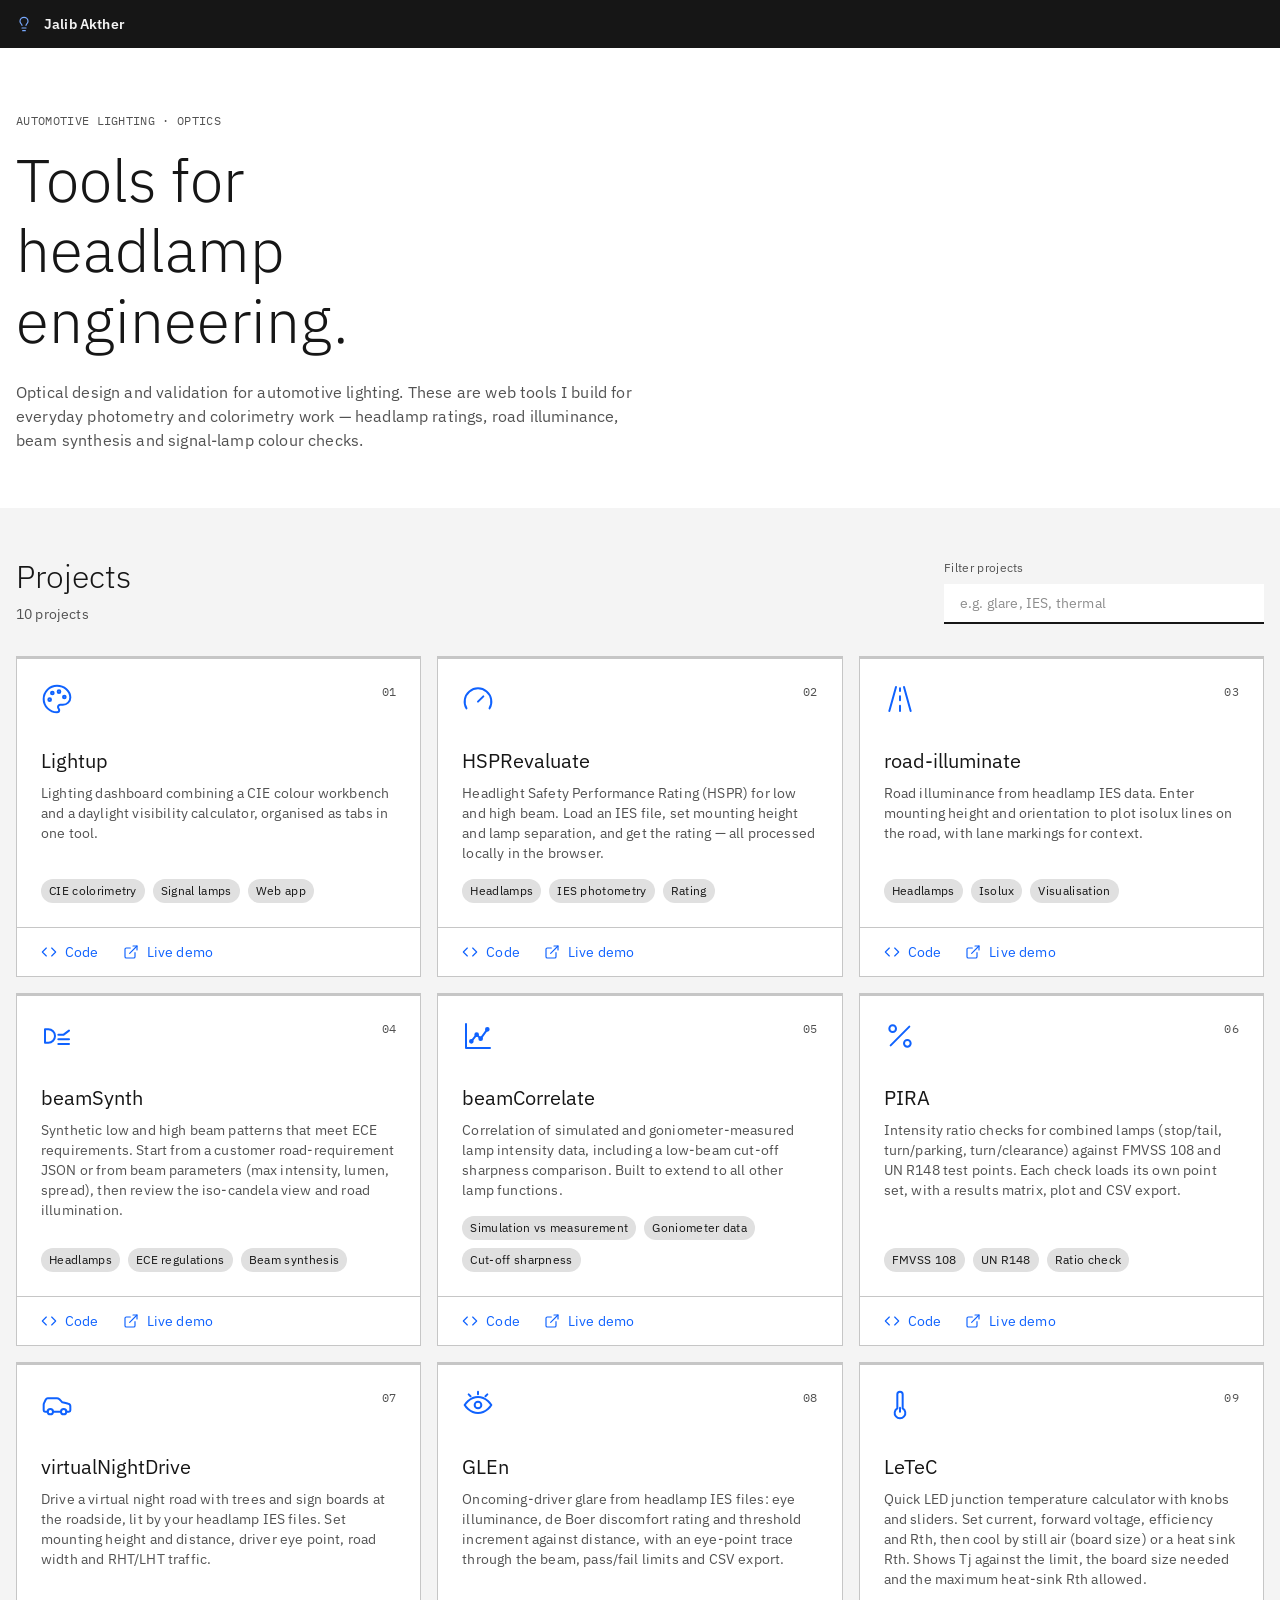
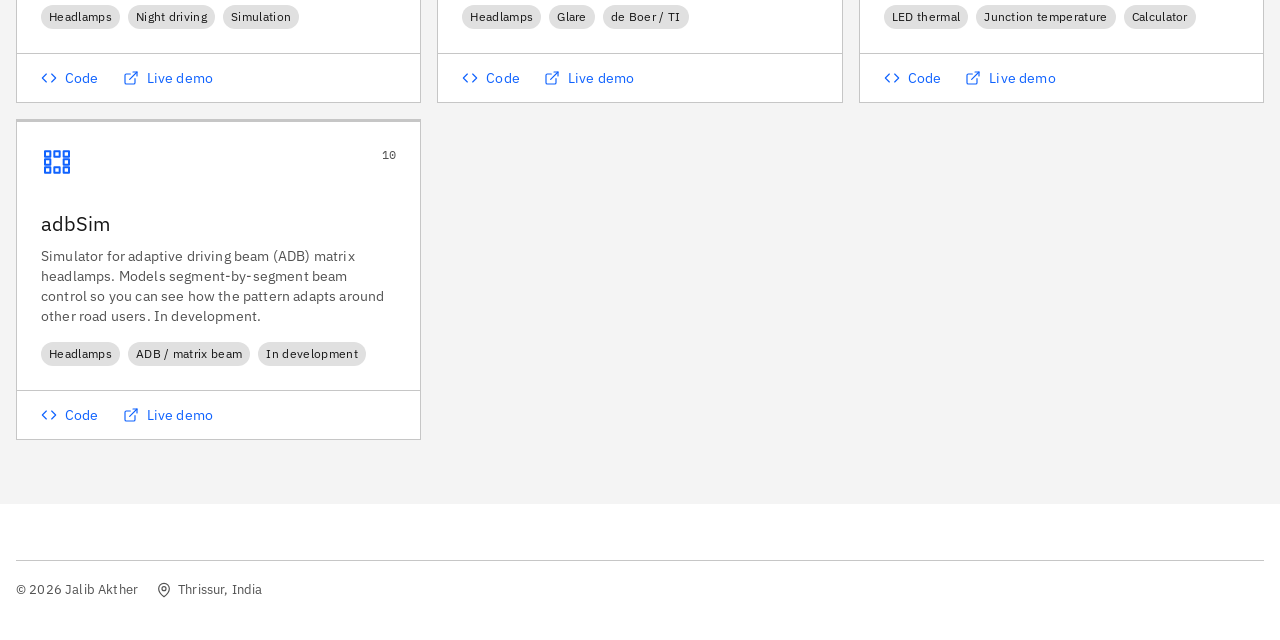
==== commit c230d8e8: "Remove social buttons from header Co-Authored-By: Claude Sonnet 5.5 <noreply@anthropic.com> Claude-S" ====
--- a/index.html
+++ b/index.html
@@ -96,7 +96,7 @@
     font-weight: 300; font-size: clamp(40px, 7vw, 60px); line-height: 1.17;
     letter-spacing: 0; margin: 0 0 24px; max-width: 14ch;
   }
-  .intro { color: var(--cds-text-secondary); font-size: 16px; line-height: 1.5; max-width: 640px; margin: 0 0 40px; letter-spacing: 0.16px; }
+  .intro { color: var(--cds-text-secondary); font-size: 16px; line-height: 1.5; max-width: 640px; margin: 0; letter-spacing: 0.16px; }
   .links { display: flex; flex-wrap: wrap; gap: 16px; }
 
   /* Buttons: 0px radius, 48px tall, 16px/64px padding */
@@ -214,7 +214,6 @@
 <div class="shell">
   <div class="wrap">
     <span class="shell-name"><svg class="i"><use href="#icon-bulb"/></svg> Jalib Akther</span>
-    <a href="https://github.com/jalibakthermk"><svg class="i"><use href="#icon-github"/></svg> GitHub</a>
   </div>
 </div>
 
@@ -228,14 +227,6 @@
         for everyday photometry and colorimetry work — headlamp ratings, road illuminance,
         beam synthesis and signal-lamp colour checks.
       </p>
-      <div class="links">
-        <a class="btn" href="https://github.com/jalibakthermk">
-          GitHub profile <svg class="i"><use href="#icon-github"/></svg>
-        </a>
-        <a class="btn secondary" href="https://www.linkedin.com/in/jalibakthermk">
-          LinkedIn <svg class="i"><use href="#icon-linkedin"/></svg>
-        </a>
-      </div>
     </div>
   </header>
 
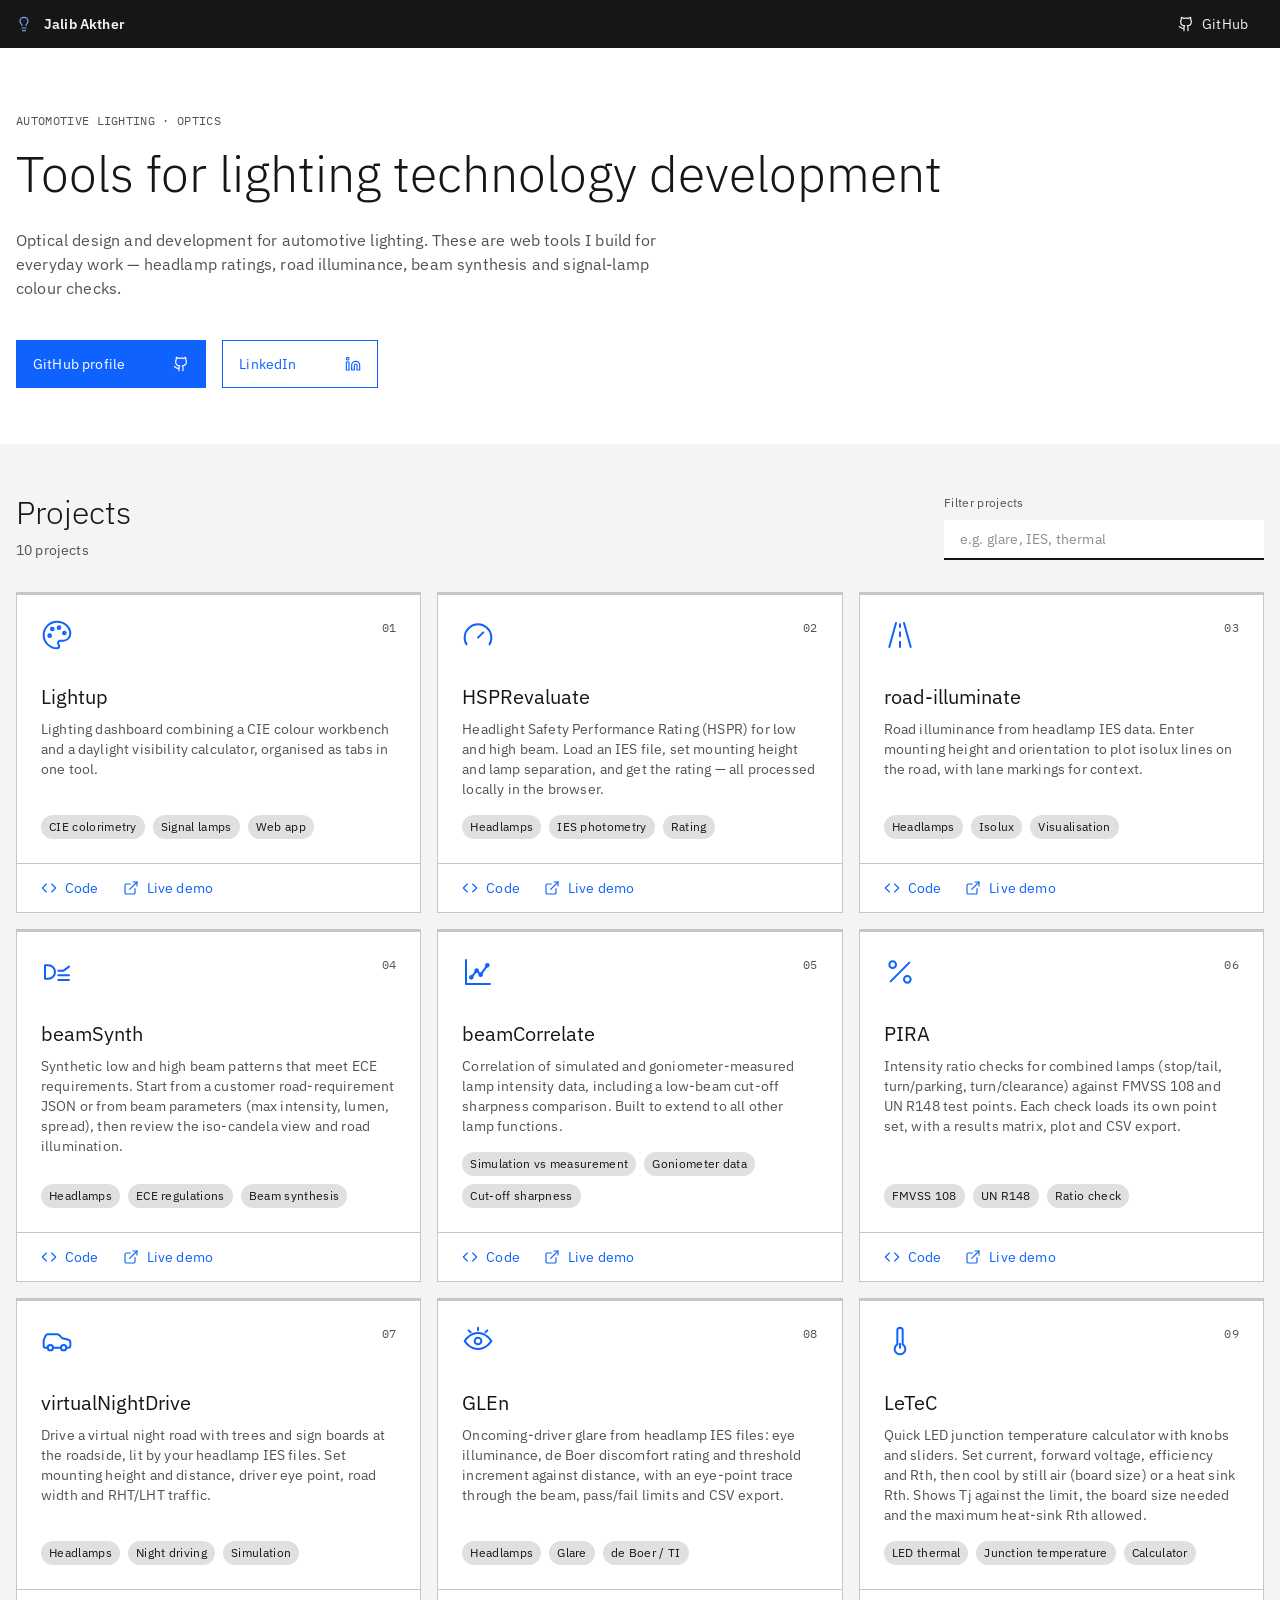
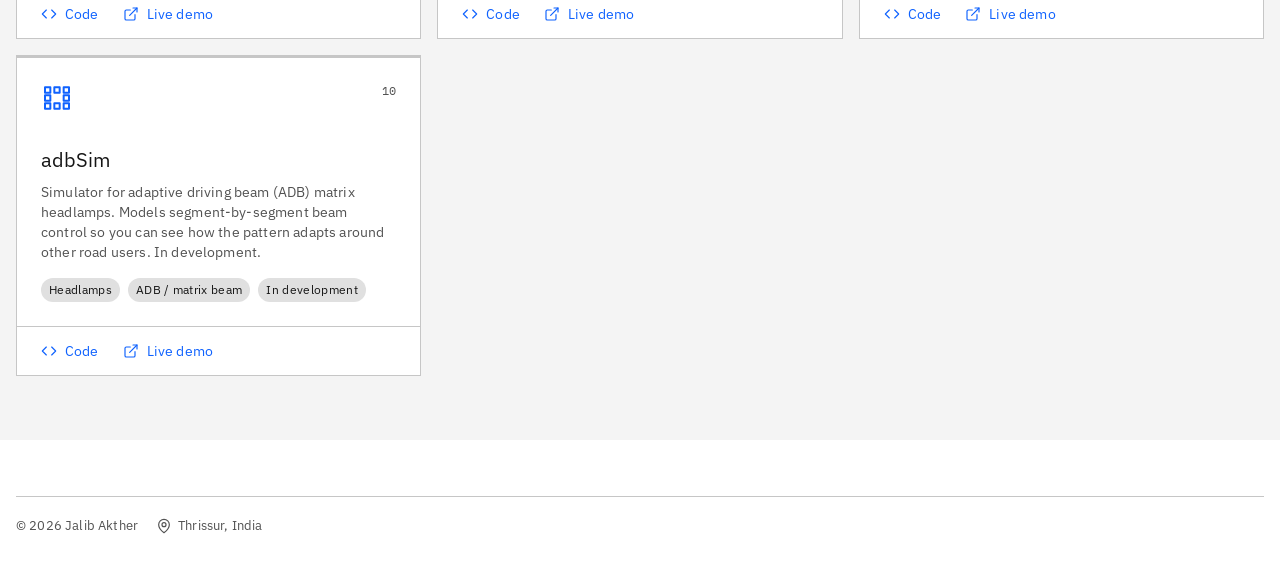
==== commit c974cc20: "Reinstate social links, update title and subtitle Co-Authored-By: Claude Sonnet 5.5 <noreply@anthrop" ====
--- a/index.html
+++ b/index.html
@@ -94,9 +94,13 @@
   }
   h1 {
     font-weight: 300; font-size: clamp(40px, 7vw, 60px); line-height: 1.17;
-    letter-spacing: 0; margin: 0 0 24px; max-width: 14ch;
-  }
-  .intro { color: var(--cds-text-secondary); font-size: 16px; line-height: 1.5; max-width: 640px; margin: 0; letter-spacing: 0.16px; }
+    letter-spacing: 0; margin: 0 0 24px; max-width: 18ch;
+  }
+  /* Desktop: keep the headline on a single line */
+  @media (min-width: 1056px) {
+    h1 { font-size: min(3.9vw, 56px); white-space: nowrap; max-width: none; }
+  }
+  .intro { color: var(--cds-text-secondary); font-size: 16px; line-height: 1.5; max-width: 640px; margin: 0 0 40px; letter-spacing: 0.16px; }
   .links { display: flex; flex-wrap: wrap; gap: 16px; }
 
   /* Buttons: 0px radius, 48px tall, 16px/64px padding */
@@ -214,6 +218,7 @@
 <div class="shell">
   <div class="wrap">
     <span class="shell-name"><svg class="i"><use href="#icon-bulb"/></svg> Jalib Akther</span>
+    <a href="https://github.com/jalibakthermk"><svg class="i"><use href="#icon-github"/></svg> GitHub</a>
   </div>
 </div>
 
@@ -221,12 +226,20 @@
   <header class="hero">
     <div class="wrap">
       <p class="eyebrow">Automotive lighting · optics</p>
-      <h1>Tools for headlamp engineering.</h1>
+      <h1>Tools for lighting technology development</h1>
       <p class="intro">
-        Optical design and validation for automotive lighting. These are web tools I build
-        for everyday photometry and colorimetry work — headlamp ratings, road illuminance,
-        beam synthesis and signal-lamp colour checks.
+        Optical design and development for automotive lighting. These are web tools I build
+        for everyday work — headlamp ratings, road illuminance, beam synthesis and
+        signal-lamp colour checks.
       </p>
+      <div class="links">
+        <a class="btn" href="https://github.com/jalibakthermk">
+          GitHub profile <svg class="i"><use href="#icon-github"/></svg>
+        </a>
+        <a class="btn secondary" href="https://www.linkedin.com/in/jalibakthermk">
+          LinkedIn <svg class="i"><use href="#icon-linkedin"/></svg>
+        </a>
+      </div>
     </div>
   </header>
 
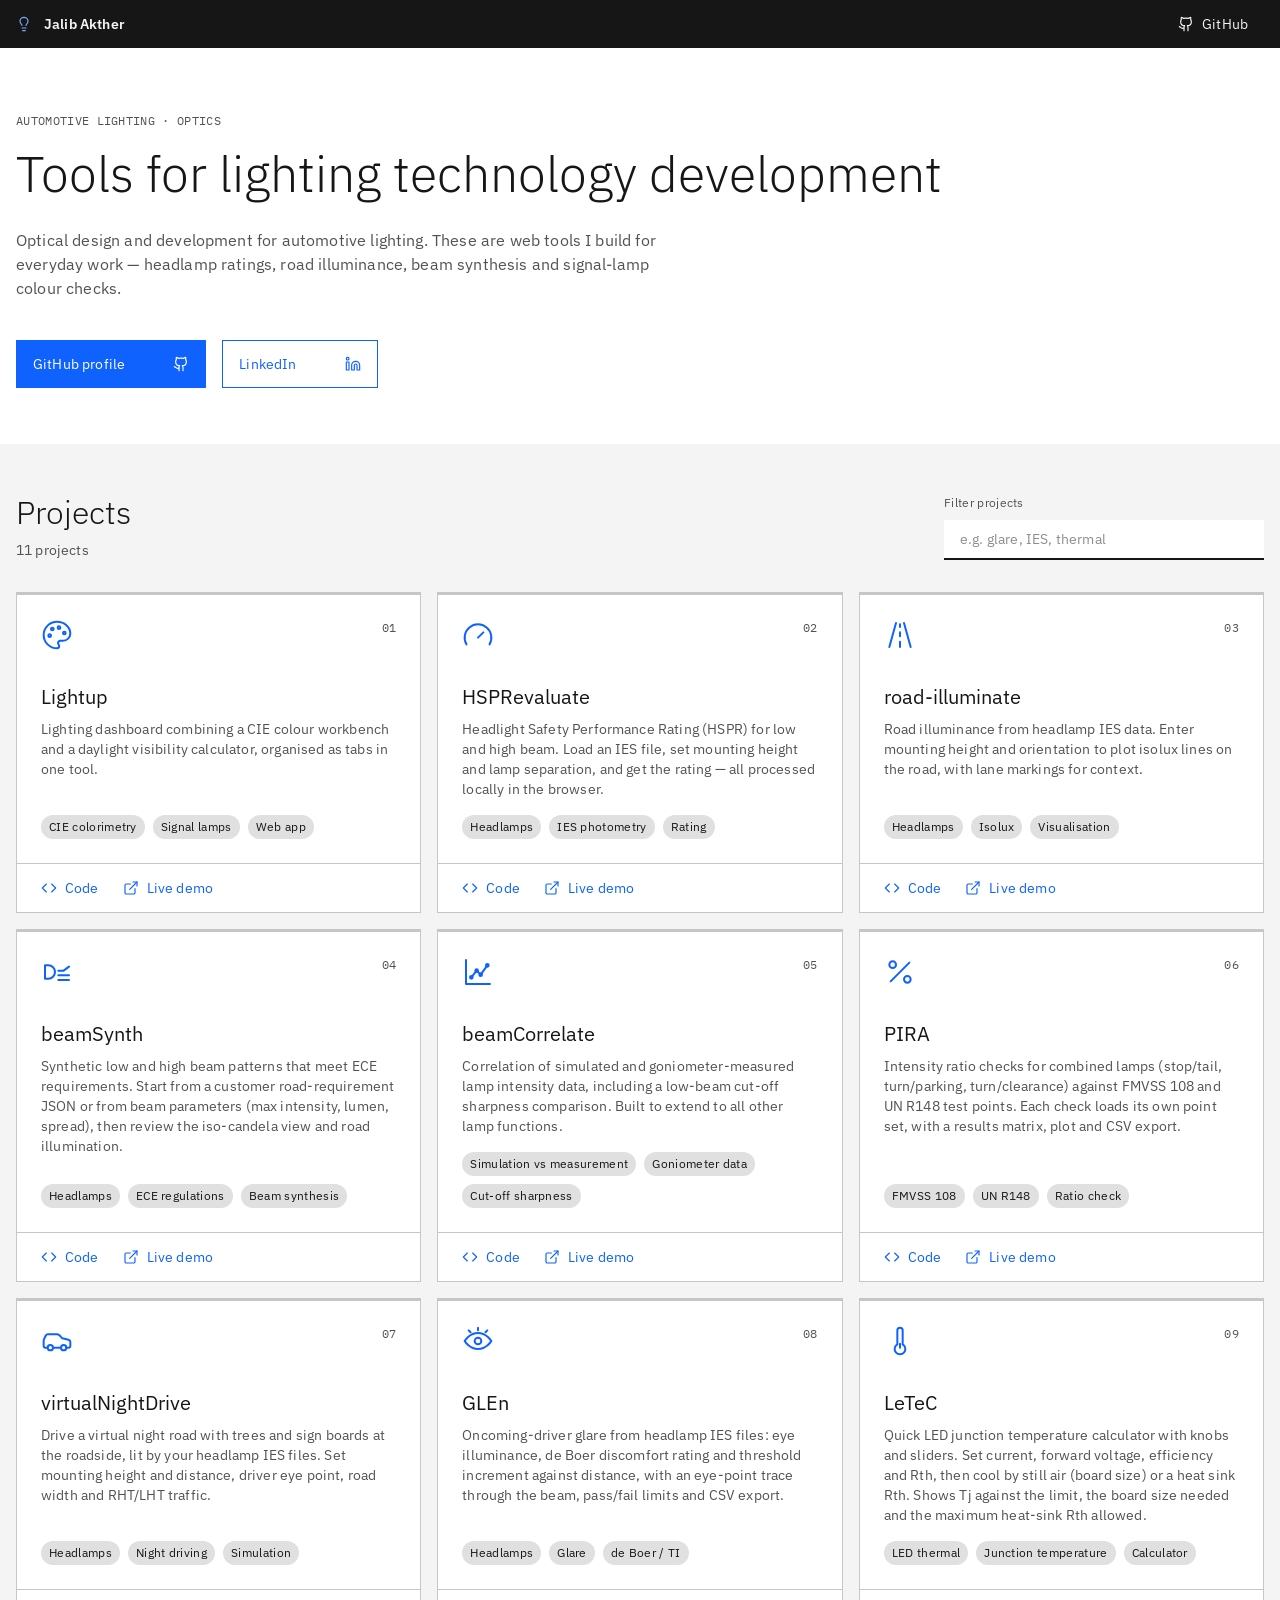
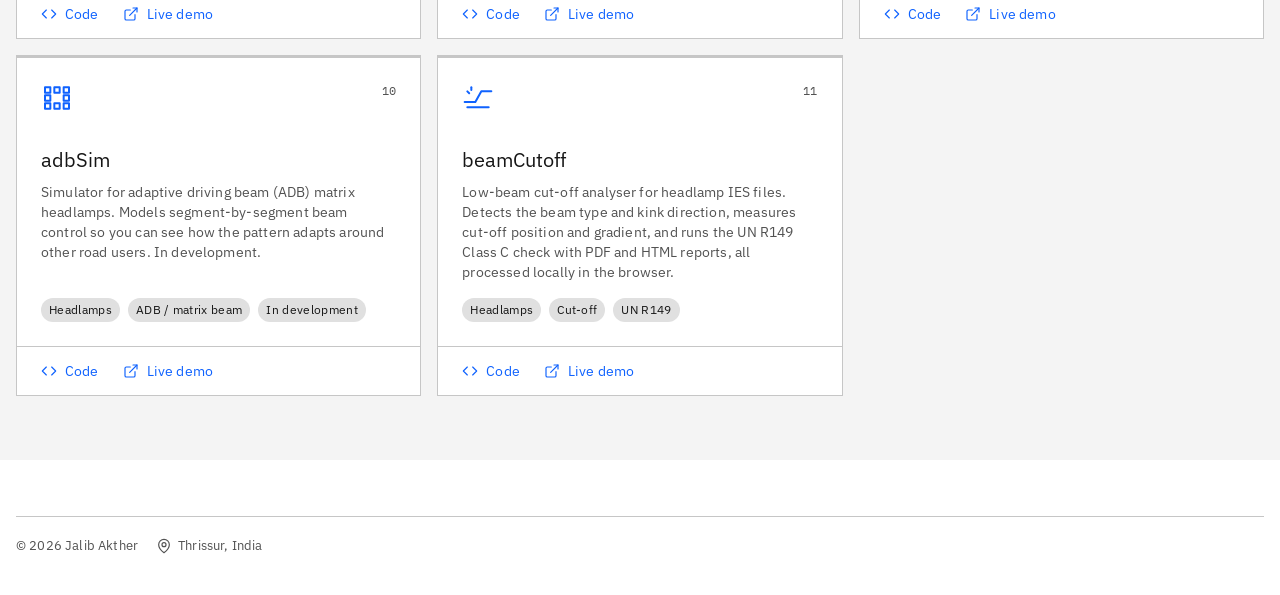
==== commit bfac07f8: "Add beamCutoff project card Co-Authored-By: Claude Opus 5.5 <noreply@anthropic.com> Claude-Session: " ====
--- a/index.html
+++ b/index.html
@@ -209,6 +209,7 @@
   <symbol id="icon-glare" viewBox="0 0 24 24"><path d="M2 12s3.5-6 10-6 10 6 10 6-3.5 6-10 6S2 12 2 12z"/><circle cx="12" cy="12" r="2.5"/><path d="M12 2v2"/><path d="m5 4 1.4 1.4"/><path d="m19 4-1.4 1.4"/></symbol>
   <symbol id="icon-thermo" viewBox="0 0 24 24"><path d="M14 4v10.54a4 4 0 1 1-4 0V4a2 2 0 0 1 4 0Z"/><path d="M12 14v3"/></symbol>
   <symbol id="icon-matrix" viewBox="0 0 24 24"><rect x="3" y="4" width="4" height="4"/><rect x="10" y="4" width="4" height="4"/><rect x="17" y="4" width="4" height="4"/><rect x="3" y="10" width="4" height="4"/><rect x="17" y="10" width="4" height="4"/><rect x="3" y="16" width="4" height="4"/><rect x="10" y="16" width="4" height="4"/><rect x="17" y="16" width="4" height="4"/></symbol>
+  <symbol id="icon-cutoff" viewBox="0 0 24 24"><path d="M2 15h8l4.5-8H22"/><path d="M4 19h16"/><path d="M7 4v2"/><path d="M4 7l1.4 1.4"/></symbol>
   <symbol id="icon-code" viewBox="0 0 24 24"><polyline points="16 18 22 12 16 6"/><polyline points="8 6 2 12 8 18"/></symbol>
   <symbol id="icon-external" viewBox="0 0 24 24"><path d="M15 3h6v6"/><path d="M10 14 21 3"/><path d="M18 13v6a2 2 0 0 1-2 2H5a2 2 0 0 1-2-2V8a2 2 0 0 1 2-2h6"/></symbol>
   <symbol id="icon-pin" viewBox="0 0 24 24"><path d="M20 10c0 6-8 12-8 12s-8-6-8-12a8 8 0 0 1 16 0Z"/><circle cx="12" cy="10" r="3"/></symbol>
@@ -407,6 +408,21 @@
           <div class="card-links">
             <a href="https://github.com/jalibakthermk/adbSim"><svg class="i sm"><use href="#icon-code"/></svg> Code</a>
             <a href="https://jalibakthermk.github.io/adbSim/"><svg class="i sm"><use href="#icon-external"/></svg> Live demo</a>
+          </div>
+        </article>
+
+        <article class="card">
+          <div class="card-top"><svg class="i lg"><use href="#icon-cutoff"/></svg></div>
+          <h3>beamCutoff</h3>
+          <p>Low-beam cut-off analyser for headlamp IES files. Detects the beam type and kink direction, measures cut-off position and gradient, and runs the UN R149 Class C check with PDF and HTML reports, all processed locally in the browser.</p>
+          <div class="tags">
+            <span class="tag">Headlamps</span>
+            <span class="tag">Cut-off</span>
+            <span class="tag">UN R149</span>
+          </div>
+          <div class="card-links">
+            <a href="https://github.com/jalibakthermk/beamCutoff"><svg class="i sm"><use href="#icon-code"/></svg> Code</a>
+            <a href="https://jalibakthermk.github.io/beamCutoff/"><svg class="i sm"><use href="#icon-external"/></svg> Live demo</a>
           </div>
         </article>
 
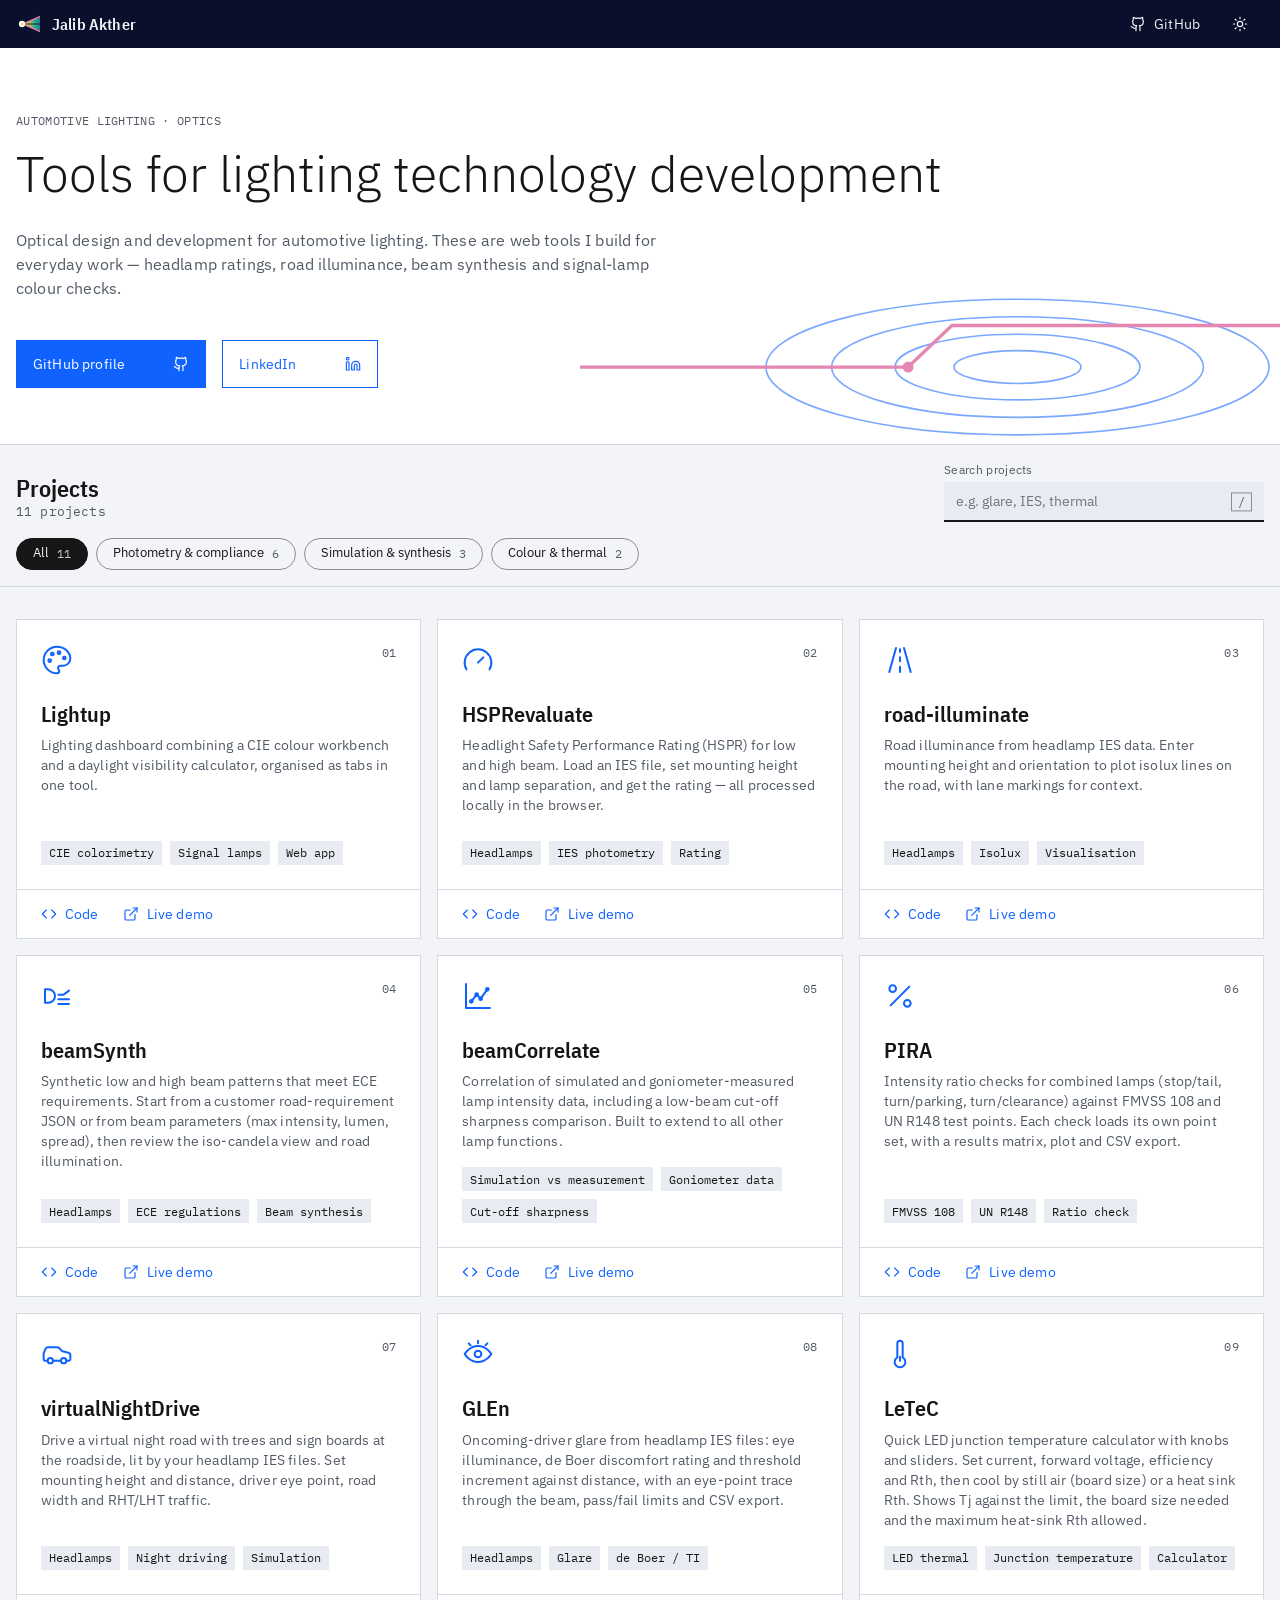
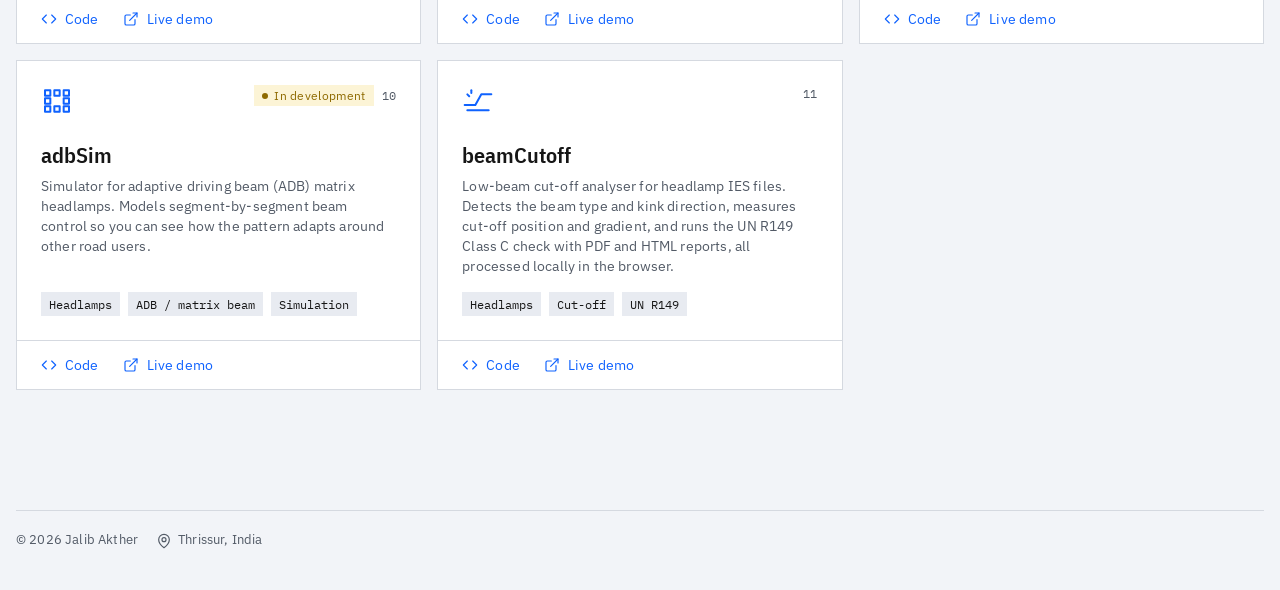
==== commit d214342f: "Redesign page UI/UX with beamCutoff cues; add favicon Co-Authored-By: Claude Sonnet 5.5 <noreply@ant" ====
--- a/index.html
+++ b/index.html
@@ -5,21 +5,26 @@
 <meta name="viewport" content="width=device-width, initial-scale=1">
 <title>Jalib Akther · Projects</title>
 <meta name="description" content="Automotive lighting tools by Jalib Akther – optical design, photometry and colorimetry.">
-<link rel="icon" href="data:image/svg+xml,%3Csvg xmlns='http://www.w3.org/2000/svg' viewBox='0 0 24 24' fill='none' stroke='%230f62fe' stroke-width='2' stroke-linecap='round' stroke-linejoin='round'%3E%3Cpath d='M15 14c.2-1 .7-1.7 1.5-2.5 1-.9 1.5-2.2 1.5-3.5A6 6 0 0 0 6 8c0 1 .2 2.2 1.5 3.5.7.7 1.3 1.5 1.5 2.5'/%3E%3Cpath d='M9 18h6'/%3E%3Cpath d='M10 22h4'/%3E%3C/svg%3E">
+<meta name="theme-color" content="#0a0f2c">
+<link rel="icon" type="image/svg+xml" href="favicon.svg">
 <link rel="preconnect" href="https://fonts.googleapis.com">
 <link rel="preconnect" href="https://fonts.gstatic.com" crossorigin>
-<link href="https://fonts.googleapis.com/css2?family=IBM+Plex+Mono:wght@400&family=IBM+Plex+Sans:wght@300;400;600&display=swap" rel="stylesheet">
+<link href="https://fonts.googleapis.com/css2?family=IBM+Plex+Mono:wght@400;500&family=IBM+Plex+Sans:wght@300;400;600&family=IBM+Plex+Sans+Condensed:wght@500;600&display=swap" rel="stylesheet">
+<script>
+  /* Apply a saved theme before first paint to avoid a flash. */
+  try { var t = localStorage.getItem('theme'); if (t === 'light' || t === 'dark') document.documentElement.setAttribute('data-theme', t); } catch (e) {}
+</script>
 <style>
-  /* ── Carbon tokens (White theme, Gray 100 in dark mode) ── */
+  /* Carbon tokens, layered the way beamCutoff does it: grey page, white layers, 1px rules, square corners. */
   :root {
-    --cds-background: #ffffff;
-    --cds-layer-01: #f4f4f4;
-    --cds-layer-hover-01: #e8e8e8;
-    --cds-layer-accent-01: #e0e0e0;
+    --cds-background: #f2f4f8;
+    --cds-layer-01: #ffffff;
+    --cds-layer-02: #e8ebf1;
+    --cds-layer-hover-01: #f7f9fc;
     --cds-text-primary: #161616;
-    --cds-text-secondary: #525252;
+    --cds-text-secondary: #525a66;
     --cds-text-on-color: #ffffff;
-    --cds-border-subtle: #c6c6c6;
+    --cds-border-subtle: #d5d9e0;
     --cds-border-strong: #8d8d8d;
     --cds-button-primary: #0f62fe;
     --cds-button-primary-hover: #0353e9;
@@ -27,151 +32,157 @@
     --cds-link-primary: #0f62fe;
     --cds-link-primary-hover: #0043ce;
     --cds-focus: #0f62fe;
-    --cds-shell: #161616;
-    --cds-shell-text: #f4f4f4;
+    --cds-support-warning: #8e6a00;
+    --cds-support-warning-bg: #fcf4d6;
+    --cds-cut: #d02670;
+    --cds-shell: #0a0f2c;
+    --cds-shell-text: #f2f4f8;
+    --font-display: "IBM Plex Sans Condensed", "IBM Plex Sans", "Arial Narrow", sans-serif;
+    --font-body: "IBM Plex Sans", "Segoe UI", Roboto, Helvetica, Arial, sans-serif;
+    --font-mono: "IBM Plex Mono", ui-monospace, "SFMono-Regular", Consolas, monospace;
     --radius: 0px;
+    color-scheme: light;
   }
   @media (prefers-color-scheme: dark) {
-    :root {
-      --cds-background: #161616;
-      --cds-layer-01: #262626;
-      --cds-layer-hover-01: #333333;
-      --cds-layer-accent-01: #393939;
-      --cds-text-primary: #f4f4f4;
-      --cds-text-secondary: #c6c6c6;
-      --cds-border-subtle: #393939;
-      --cds-border-strong: #6f6f6f;
-      --cds-link-primary: #78a9ff;
-      --cds-link-primary-hover: #a6c8ff;
-      --cds-focus: #ffffff;
-      --cds-shell: #000000;
+    :root:not([data-theme="light"]) {
+      --cds-background: #121417; --cds-layer-01: #1d2025; --cds-layer-02: #272b31; --cds-layer-hover-01: #23272d;
+      --cds-text-primary: #f2f4f8; --cds-text-secondary: #b4bac4; --cds-border-subtle: #363b43; --cds-border-strong: #6f6f6f;
+      --cds-link-primary: #78a9ff; --cds-link-primary-hover: #a6c8ff; --cds-focus: #ffffff;
+      --cds-support-warning: #f1c21b; --cds-support-warning-bg: #3d3000; --cds-cut: #ff7eb6; --cds-shell: #060914;
+      color-scheme: dark;
     }
   }
+  :root[data-theme="dark"] {
+    --cds-background: #121417; --cds-layer-01: #1d2025; --cds-layer-02: #272b31; --cds-layer-hover-01: #23272d;
+    --cds-text-primary: #f2f4f8; --cds-text-secondary: #b4bac4; --cds-border-subtle: #363b43; --cds-border-strong: #6f6f6f;
+    --cds-link-primary: #78a9ff; --cds-link-primary-hover: #a6c8ff; --cds-focus: #ffffff;
+    --cds-support-warning: #f1c21b; --cds-support-warning-bg: #3d3000; --cds-cut: #ff7eb6; --cds-shell: #060914;
+    color-scheme: dark;
+  }
 
   * { box-sizing: border-box; }
-  html { scroll-behavior: smooth; }
+  html { scroll-behavior: smooth; scroll-padding-top: 112px; }
   body {
-    margin: 0;
-    background: var(--cds-background);
-    color: var(--cds-text-primary);
-    font-family: "IBM Plex Sans", system-ui, -apple-system, "Segoe UI", Roboto, sans-serif;
-    font-size: 14px;
-    line-height: 1.43;
-    letter-spacing: 0.16px;
+    margin: 0; background: var(--cds-background); color: var(--cds-text-primary);
+    font-family: var(--font-body); font-size: 14px; line-height: 1.43; letter-spacing: 0.16px;
     -webkit-font-smoothing: antialiased;
   }
   a, button, input { transition: all 0.15s ease; }
-  :focus-visible { outline: 2px solid var(--cds-focus); outline-offset: -2px; }
-
-  /* Icons: inline SVG, coloured by surrounding text */
-  .i {
-    width: 16px; height: 16px; flex-shrink: 0;
-    fill: none; stroke: currentColor; stroke-width: 1.75;
-    stroke-linecap: round; stroke-linejoin: round;
-  }
-  .i.sm { width: 16px; height: 16px; }
+  :focus-visible { outline: 2px solid var(--cds-focus); outline-offset: 2px; }
+  .skip { position: absolute; left: 16px; top: -64px; z-index: 20; background: var(--cds-button-primary); color: #fff; padding: 12px 16px; text-decoration: none; }
+  .skip:focus { top: 8px; }
+
+  /* Icons */
+  .i { width: 16px; height: 16px; flex-shrink: 0; fill: none; stroke: currentColor; stroke-width: 1.75; stroke-linecap: round; stroke-linejoin: round; }
   .i.lg { width: 32px; height: 32px; stroke-width: 1.5; }
 
   .wrap { max-width: 1312px; margin: 0 auto; padding: 0 16px; }
 
-  /* ── UI shell bar ── */
-  .shell { background: var(--cds-shell); color: var(--cds-shell-text); }
+  /* ── Shell bar ── */
+  .shell { position: sticky; top: 0; z-index: 10; background: var(--cds-shell); color: var(--cds-shell-text); }
   .shell .wrap { display: flex; align-items: center; justify-content: space-between; height: 48px; }
-  .shell-name { display: flex; align-items: center; gap: 12px; font-weight: 600; font-size: 14px; }
-  .shell-name .i { color: #78a9ff; }
-  .shell a {
-    display: inline-flex; align-items: center; gap: 8px; height: 48px; padding: 0 16px;
-    color: var(--cds-shell-text); text-decoration: none; font-size: 14px; cursor: pointer;
-  }
-  .shell a:hover { background: #353535; }
+  .shell-name { display: flex; align-items: center; gap: 12px; font-family: var(--font-display); font-weight: 600; font-size: 16px; letter-spacing: 0.01em; }
+  .shell-name img { width: 24px; height: 24px; display: block; }
+  .shell-actions { display: flex; align-items: center; }
+  .shell a, .shell button {
+    display: inline-flex; align-items: center; gap: 8px; height: 48px; padding: 0 16px; border: 0; border-radius: 0;
+    background: transparent; color: var(--cds-shell-text); font: inherit; font-size: 14px; text-decoration: none; cursor: pointer;
+  }
+  .shell a:hover, .shell button:hover { background: #2a3050; }
+  .shell :focus-visible { outline-color: #fff; outline-offset: -2px; }
+  #theme .moon { display: none; }
+  :root[data-theme="dark"] #theme .sun { display: none; }
+  :root[data-theme="dark"] #theme .moon { display: block; }
+  @media (prefers-color-scheme: dark) {
+    :root:not([data-theme="light"]) #theme .sun { display: none; }
+    :root:not([data-theme="light"]) #theme .moon { display: block; }
+  }
 
   /* ── Hero ── */
-  .hero { padding: 64px 0 56px; }
-  .eyebrow {
-    font-family: "IBM Plex Mono", ui-monospace, monospace;
-    font-size: 12px; letter-spacing: 0.32px; text-transform: uppercase;
-    color: var(--cds-text-secondary); margin: 0 0 16px;
-  }
-  h1 {
-    font-weight: 300; font-size: clamp(40px, 7vw, 60px); line-height: 1.17;
-    letter-spacing: 0; margin: 0 0 24px; max-width: 18ch;
-  }
-  /* Desktop: keep the headline on a single line */
-  @media (min-width: 1056px) {
-    h1 { font-size: min(3.9vw, 56px); white-space: nowrap; max-width: none; }
-  }
-  .intro { color: var(--cds-text-secondary); font-size: 16px; line-height: 1.5; max-width: 640px; margin: 0 0 40px; letter-spacing: 0.16px; }
+  .hero { position: relative; overflow: hidden; padding: 64px 0 56px; border-bottom: 1px solid var(--cds-border-subtle); background: var(--cds-layer-01); }
+  .hero .wrap { position: relative; z-index: 1; }
+  .eyebrow { font-family: var(--font-mono); font-size: 12px; letter-spacing: 0.32px; text-transform: uppercase; color: var(--cds-text-secondary); margin: 0 0 16px; }
+  h1 { font-weight: 300; font-size: clamp(36px, 5vw, 56px); line-height: 1.17; letter-spacing: 0; margin: 0 0 24px; max-width: 18ch; text-wrap: balance; }
+  @media (min-width: 1056px) { h1 { font-size: min(3.9vw, 56px); white-space: nowrap; max-width: none; } }
+  .intro { color: var(--cds-text-secondary); font-size: 16px; line-height: 1.5; max-width: 640px; margin: 0 0 40px; }
   .links { display: flex; flex-wrap: wrap; gap: 16px; }
-
-  /* Buttons: 0px radius, 48px tall, 16px/64px padding */
   .btn {
-    display: inline-flex; align-items: center; justify-content: space-between; gap: 48px;
-    min-height: 48px; padding: 0 16px; border-radius: var(--radius);
-    border: 1px solid transparent; background: var(--cds-button-primary); color: var(--cds-text-on-color);
-    font: inherit; font-size: 14px; letter-spacing: 0.16px; text-decoration: none; cursor: pointer;
+    display: inline-flex; align-items: center; justify-content: space-between; gap: 48px; min-height: 48px; padding: 0 16px;
+    border-radius: var(--radius); border: 1px solid transparent; background: var(--cds-button-primary); color: var(--cds-text-on-color);
+    font: inherit; font-size: 14px; text-decoration: none; cursor: pointer;
   }
   .btn:hover { background: var(--cds-button-primary-hover); }
   .btn:active { background: var(--cds-button-primary-active); }
   .btn.secondary { background: transparent; border-color: var(--cds-button-primary); color: var(--cds-link-primary); }
   .btn.secondary:hover { background: var(--cds-button-primary); color: var(--cds-text-on-color); }
 
-  /* ── Projects ── */
-  .projects { background: var(--cds-layer-01); padding: 48px 0 64px; margin-bottom: 0; }
-  .section-head {
-    display: flex; flex-wrap: wrap; align-items: flex-end; justify-content: space-between; gap: 24px;
-    margin-bottom: 32px;
-  }
-  h2 { font-weight: 300; font-size: 32px; line-height: 1.25; letter-spacing: 0; margin: 0 0 8px; }
-  .count { color: var(--cds-text-secondary); font-size: 14px; margin: 0; }
-
-  /* Bottom-border input (Carbon pattern) */
+  /* Decorative iso-candela motif with a cut-off line, echoing beamCutoff. */
+  .motif { position: absolute; right: 0; bottom: 0; width: min(58%, 700px); height: auto; color: var(--cds-button-primary); opacity: 0.55; pointer-events: none; }
+  .motif .cut { stroke: var(--cds-cut); }
+  @media (max-width: 1055px) { .motif { opacity: 0.25; width: 90%; } }
+
+  /* ── Toolbar ── */
+  .toolbar { background: var(--cds-background); border-bottom: 1px solid var(--cds-border-subtle); }
+  .toolbar .wrap { display: flex; flex-wrap: wrap; align-items: flex-end; gap: 16px 24px; padding-top: 16px; padding-bottom: 16px; }
+  @media (min-width: 672px) { .toolbar { position: sticky; top: 48px; z-index: 9; } }
+  .tool-title { margin-right: auto; }
+  h2 { font-family: var(--font-display); font-weight: 600; font-size: 24px; line-height: 1.25; letter-spacing: 0; margin: 0; }
+  .count { color: var(--cds-text-secondary); font-size: 13px; margin: 0; font-family: var(--font-mono); }
   .field { width: 100%; max-width: 320px; }
-  .field label { display: block; font-size: 12px; letter-spacing: 0.32px; color: var(--cds-text-secondary); margin-bottom: 8px; }
+  .field label { display: block; font-size: 12px; letter-spacing: 0.32px; color: var(--cds-text-secondary); margin-bottom: 4px; }
+  .field .box { position: relative; }
   .field input {
-    width: 100%; height: 40px; padding: 0 16px; border: 0; border-radius: 0;
-    border-bottom: 2px solid var(--cds-text-primary);
-    background: var(--cds-background); color: var(--cds-text-primary);
-    font: inherit; font-size: 14px; letter-spacing: 0.16px;
-  }
-  .field input::placeholder { color: #8d8d8d; }
+    width: 100%; height: 40px; padding: 0 56px 0 12px; border: 0; border-radius: 0; border-bottom: 2px solid var(--cds-text-primary);
+    background: var(--cds-layer-02); color: var(--cds-text-primary); font: inherit; font-size: 14px;
+  }
+  .field input::placeholder { color: var(--cds-text-secondary); opacity: .8; }
   .field input:hover { background: var(--cds-layer-hover-01); }
   .field input:focus { outline: 2px solid var(--cds-focus); outline-offset: -2px; }
-
+  .kbd { position: absolute; right: 12px; top: 50%; transform: translateY(-50%); font-family: var(--font-mono); font-size: 12px; color: var(--cds-text-secondary); border: 1px solid var(--cds-border-strong); padding: 0 6px; pointer-events: none; }
+  .chips { display: flex; flex-wrap: wrap; gap: 8px; width: 100%; }
+  .chip {
+    display: inline-flex; align-items: center; gap: 8px; min-height: 32px; padding: 0 16px; border: 1px solid var(--cds-border-strong); border-radius: 16px;
+    background: transparent; color: var(--cds-text-primary); font: inherit; font-size: 13px; cursor: pointer;
+  }
+  .chip b { font-family: var(--font-mono); font-weight: 400; font-size: 12px; color: var(--cds-text-secondary); }
+  .chip:hover { background: var(--cds-layer-02); }
+  .chip[aria-pressed="true"] { background: var(--cds-text-primary); border-color: var(--cds-text-primary); color: var(--cds-background); }
+  .chip[aria-pressed="true"] b { color: inherit; opacity: .8; }
+  @media (max-width: 671px) { .chips { flex-wrap: nowrap; overflow-x: auto; padding-bottom: 4px; } .chip { flex-shrink: 0; } .field { max-width: none; } }
+
+  /* ── Projects ── */
+  .projects { padding: 32px 0 64px; }
   .grid { display: grid; gap: 16px; grid-template-columns: 1fr; counter-reset: card; }
   @media (min-width: 672px)  { .grid { grid-template-columns: repeat(2, 1fr); } }
   @media (min-width: 1056px) { .grid { grid-template-columns: repeat(3, 1fr); } }
 
   .card {
-    counter-increment: card;
-    background: var(--cds-background); border: 1px solid var(--cds-border-subtle); border-radius: 0;
-    padding: 24px 24px 0; display: flex; flex-direction: column; min-height: 320px;
-    border-top: 3px solid var(--cds-border-subtle);
-  }
-  .card:hover { background: var(--cds-layer-hover-01); border-top-color: var(--cds-button-primary); }
+    counter-increment: card; position: relative; display: flex; flex-direction: column; min-height: 320px; padding: 24px 24px 0;
+    background: var(--cds-layer-01); border: 1px solid var(--cds-border-subtle); border-radius: 0;
+  }
+  .card:hover { background: var(--cds-layer-hover-01); border-color: var(--cds-button-primary); }
   .card[hidden] { display: none; }
-  .card-top { display: flex; align-items: flex-start; justify-content: space-between; margin-bottom: 32px; color: var(--cds-button-primary); }
-  .card-top::after {
-    content: counter(card, decimal-leading-zero);
-    font-family: "IBM Plex Mono", ui-monospace, monospace; font-size: 12px; letter-spacing: 0.32px;
-    color: var(--cds-text-secondary);
-  }
-  .card h3 { margin: 0 0 8px; font-size: 20px; font-weight: 400; line-height: 1.4; letter-spacing: 0; }
+  .card-top { display: flex; align-items: flex-start; justify-content: space-between; gap: 8px; margin-bottom: 24px; color: var(--cds-button-primary); }
+  .card-meta { display: flex; align-items: center; gap: 8px; font-family: var(--font-mono); font-size: 12px; letter-spacing: 0.32px; color: var(--cds-text-secondary); }
+  .card-meta::after { content: counter(card, decimal-leading-zero); }
+  .status { order: -1; font-family: var(--font-body); font-size: 12px; padding: 2px 8px; background: var(--cds-support-warning-bg); color: var(--cds-support-warning); }
+  .status::before { content: ""; display: inline-block; width: 6px; height: 6px; margin-right: 6px; background: currentColor; border-radius: 50%; vertical-align: 1px; }
+  .card h3 { margin: 0 0 8px; font-family: var(--font-display); font-size: 22px; font-weight: 600; line-height: 1.25; letter-spacing: 0; }
+  .card h3 a { color: inherit; text-decoration: none; }
+  .card h3 a::after { content: ""; position: absolute; inset: 0; cursor: pointer; }  /* whole card opens the live demo */
+  .card h3 a:focus-visible { outline: none; }
+  .card h3 a:focus-visible::after { outline: 2px solid var(--cds-focus); outline-offset: 2px; }
+  .card:hover h3 a { color: var(--cds-link-primary); }
   .card p { margin: 0 0 16px; color: var(--cds-text-secondary); font-size: 14px; flex: 1; }
   .tags { display: flex; flex-wrap: wrap; gap: 8px; margin-bottom: 24px; }
-  .tag {
-    display: inline-flex; align-items: center; height: 24px; padding: 0 8px; border-radius: 16px;
-    background: var(--cds-layer-accent-01); color: var(--cds-text-primary);
-    font-size: 12px; letter-spacing: 0.32px;
-  }
-  .card-links { display: flex; gap: 24px; margin: 0 -24px; padding: 0 24px; border-top: 1px solid var(--cds-border-subtle); }
-  .card-links a {
-    display: inline-flex; align-items: center; gap: 8px; min-height: 48px;
-    color: var(--cds-link-primary); text-decoration: none; font-size: 14px; letter-spacing: 0.16px; cursor: pointer;
-  }
+  .tag { display: inline-flex; align-items: center; height: 24px; padding: 0 8px; background: var(--cds-layer-02); color: var(--cds-text-primary); font-family: var(--font-mono); font-size: 12px; letter-spacing: 0; }
+  .card-links { position: relative; z-index: 1; display: flex; gap: 24px; margin: 0 -24px; padding: 0 24px; border-top: 1px solid var(--cds-border-subtle); }
+  .card-links a { display: inline-flex; align-items: center; gap: 8px; min-height: 48px; color: var(--cds-link-primary); text-decoration: none; font-size: 14px; cursor: pointer; }
   .card-links a:hover { color: var(--cds-link-primary-hover); text-decoration: underline; }
 
-  .empty { display: none; padding: 48px 0; color: var(--cds-text-secondary); font-size: 16px; }
+  .empty { display: none; padding: 48px 24px; text-align: center; color: var(--cds-text-secondary); font-size: 16px; background: var(--cds-layer-01); border: 1px dashed var(--cds-border-strong); }
   .empty.show { display: block; }
+  .empty .btn { margin-top: 16px; }
 
   /* ── Footer (unchanged) ── */
   footer {
@@ -185,20 +196,22 @@
   @media (max-width: 671px) {
     .hero { padding: 40px 0 40px; }
     .btn { width: 100%; }
-    .field { max-width: none; }
     .card { min-height: 0; }
+    .kbd { display: none; }
+    .motif { display: none; }
   }
   @media (prefers-reduced-motion: reduce) { * { transition: none !important; scroll-behavior: auto !important; } }
 </style>
 </head>
 <body>
+<a class="skip" href="#projects">Skip to projects</a>
 
 <!-- Icon library (Lucide-style, MIT). Use with: <svg class="i"><use href="#icon-NAME"/></svg> -->
 <svg width="0" height="0" style="position:absolute" aria-hidden="true">
-  <symbol id="icon-bulb" viewBox="0 0 24 24"><path d="M15 14c.2-1 .7-1.7 1.5-2.5 1-.9 1.5-2.2 1.5-3.5A6 6 0 0 0 6 8c0 1 .2 2.2 1.5 3.5.7.7 1.3 1.5 1.5 2.5"/><path d="M9 18h6"/><path d="M10 22h4"/></symbol>
   <symbol id="icon-github" viewBox="0 0 24 24"><path d="M15 22v-4a4.8 4.8 0 0 0-1-3.5c3 0 6-2 6-5.5.08-1.25-.27-2.48-1-3.5.28-1.15.28-2.35 0-3.5 0 0-1 0-3 1.5-2.64-.5-5.36-.5-8 0C6 2 5 2 5 2c-.3 1.15-.3 2.35 0 3.5A5.4 5.4 0 0 0 4 9c0 3.5 3 5.5 6 5.5-.39.49-.68 1.05-.85 1.65-.17.6-.22 1.23-.15 1.85v4"/><path d="M9 18c-4.51 2-5-2-7-2"/></symbol>
   <symbol id="icon-linkedin" viewBox="0 0 24 24"><path d="M16 8a6 6 0 0 1 6 6v7h-4v-7a2 2 0 0 0-4 0v7h-4v-7a6 6 0 0 1 6-6z"/><rect width="4" height="12" x="2" y="9"/><circle cx="4" cy="4" r="2"/></symbol>
-  <symbol id="icon-arrow" viewBox="0 0 24 24"><path d="M5 12h14"/><path d="m12 5 7 7-7 7"/></symbol>
+  <symbol id="icon-sun" viewBox="0 0 24 24"><circle cx="12" cy="12" r="4"/><path d="M12 2v2M12 20v2M4.93 4.93l1.41 1.41M17.66 17.66l1.41 1.41M2 12h2M20 12h2M4.93 19.07l1.41-1.41M17.66 6.34l1.41-1.41"/></symbol>
+  <symbol id="icon-moon" viewBox="0 0 24 24"><path d="M12 3a6 6 0 0 0 9 9 9 9 0 1 1-9-9Z"/></symbol>
   <symbol id="icon-palette" viewBox="0 0 24 24"><circle cx="13.5" cy="6.5" r="1"/><circle cx="17.5" cy="10.5" r="1"/><circle cx="8.5" cy="7.5" r="1"/><circle cx="6.5" cy="12.5" r="1"/><path d="M12 2C6.5 2 2 6.5 2 12s4.5 10 10 10c.93 0 1.65-.75 1.65-1.69 0-.44-.18-.84-.44-1.13-.29-.29-.44-.65-.44-1.13a1.64 1.64 0 0 1 1.67-1.67h2c3.05 0 5.55-2.5 5.55-5.55C21.97 6.01 17.46 2 12 2z"/></symbol>
   <symbol id="icon-gauge" viewBox="0 0 24 24"><path d="m12 14 4-4"/><path d="M3.34 19a10 10 0 1 1 17.32 0"/></symbol>
   <symbol id="icon-road" viewBox="0 0 24 24"><path d="M4 21 9 3"/><path d="M20 21 15 3"/><path d="M12 4v2"/><path d="M12 10v3"/><path d="M12 17v4"/></symbol>
@@ -218,13 +231,26 @@
 <!-- UI shell bar -->
 <div class="shell">
   <div class="wrap">
-    <span class="shell-name"><svg class="i"><use href="#icon-bulb"/></svg> Jalib Akther</span>
-    <a href="https://github.com/jalibakthermk"><svg class="i"><use href="#icon-github"/></svg> GitHub</a>
+    <span class="shell-name"><img src="favicon.svg" alt="" width="24" height="24"> Jalib Akther</span>
+    <div class="shell-actions">
+      <a href="https://github.com/jalibakthermk"><svg class="i"><use href="#icon-github"/></svg> <span>GitHub</span></a>
+      <button type="button" id="theme" aria-label="Toggle light and dark theme" title="Toggle light / dark">
+        <svg class="i sun"><use href="#icon-sun"/></svg><svg class="i moon"><use href="#icon-moon"/></svg>
+      </button>
+    </div>
   </div>
 </div>
 
 <main>
   <header class="hero">
+    <svg class="motif" viewBox="0 0 640 220" fill="none" stroke="currentColor" stroke-width="1.5" aria-hidden="true">
+      <ellipse cx="400" cy="150" rx="230" ry="62"/>
+      <ellipse cx="400" cy="150" rx="170" ry="46"/>
+      <ellipse cx="400" cy="150" rx="112" ry="30"/>
+      <ellipse cx="400" cy="150" rx="58"  ry="15"/>
+      <path class="cut" stroke-width="3" stroke-linecap="round" stroke-linejoin="round" d="M0 150H300L340 112H640"/>
+      <circle cx="300" cy="150" r="5" fill="var(--cds-cut)" stroke="none"/>
+    </svg>
     <div class="wrap">
       <p class="eyebrow">Automotive lighting · optics</p>
       <h1>Tools for lighting technology development</h1>
@@ -244,25 +270,40 @@
     </div>
   </header>
 
-  <section class="projects" id="projects">
+  <!-- Toolbar: search + category filters (state is kept in the URL hash so a filtered view can be shared) -->
+  <div class="toolbar" id="projects">
     <div class="wrap">
-      <div class="section-head">
-        <div>
-          <h2>Projects</h2>
-          <p class="count" id="count" aria-live="polite"></p>
-        </div>
-        <div class="field">
-          <label for="filter">Filter projects</label>
+      <div class="tool-title">
+        <h2>Projects</h2>
+        <p class="count" id="count" aria-live="polite"></p>
+      </div>
+      <div class="field">
+        <label for="filter">Search projects</label>
+        <div class="box">
           <input id="filter" type="search" placeholder="e.g. glare, IES, thermal" autocomplete="off">
+          <span class="kbd" aria-hidden="true">/</span>
         </div>
       </div>
-
+      <div class="chips" role="group" aria-label="Filter by category">
+        <button type="button" class="chip" data-cat="all" aria-pressed="true">All <b></b></button>
+        <button type="button" class="chip" data-cat="photometry" aria-pressed="false">Photometry &amp; compliance <b></b></button>
+        <button type="button" class="chip" data-cat="simulation" aria-pressed="false">Simulation &amp; synthesis <b></b></button>
+        <button type="button" class="chip" data-cat="colour" aria-pressed="false">Colour &amp; thermal <b></b></button>
+      </div>
+    </div>
+  </div>
+
+  <section class="projects">
+    <div class="wrap">
       <div class="grid" id="grid">
 
-        <!-- ===== Project card: copy this block to add a new project ===== -->
-        <article class="card">
-          <div class="card-top"><svg class="i lg"><use href="#icon-palette"/></svg></div>
-          <h3>Lightup</h3>
+        <!-- ===== Project card: copy this block to add a new project =====
+             data-cat is one of: photometry | simulation | colour
+             The title links to the live demo (the whole card is clickable).
+             Add <span class="status">In development</span> inside .card-meta for work in progress. -->
+        <article class="card" data-cat="colour">
+          <div class="card-top"><svg class="i lg"><use href="#icon-palette"/></svg><span class="card-meta"></span></div>
+          <h3><a href="https://jalibakthermk.github.io/Lightup/">Lightup</a></h3>
           <p>Lighting dashboard combining a CIE colour workbench and a daylight visibility calculator, organised as tabs in one tool.</p>
           <div class="tags">
             <span class="tag">CIE colorimetry</span>
@@ -270,15 +311,15 @@
             <span class="tag">Web app</span>
           </div>
           <div class="card-links">
-            <a href="https://github.com/jalibakthermk/Lightup"><svg class="i sm"><use href="#icon-code"/></svg> Code</a>
-            <a href="https://jalibakthermk.github.io/Lightup/"><svg class="i sm"><use href="#icon-external"/></svg> Live demo</a>
+            <a href="https://github.com/jalibakthermk/Lightup"><svg class="i"><use href="#icon-code"/></svg> Code</a>
+            <a href="https://jalibakthermk.github.io/Lightup/"><svg class="i"><use href="#icon-external"/></svg> Live demo</a>
           </div>
         </article>
         <!-- ===== end of card ===== -->
 
-        <article class="card">
-          <div class="card-top"><svg class="i lg"><use href="#icon-gauge"/></svg></div>
-          <h3>HSPRevaluate</h3>
+        <article class="card" data-cat="photometry">
+          <div class="card-top"><svg class="i lg"><use href="#icon-gauge"/></svg><span class="card-meta"></span></div>
+          <h3><a href="https://jalibakthermk.github.io/HSPRevaluate/">HSPRevaluate</a></h3>
           <p>Headlight Safety Performance Rating (HSPR) for low and high beam. Load an IES file, set mounting height and lamp separation, and get the rating — all processed locally in the browser.</p>
           <div class="tags">
             <span class="tag">Headlamps</span>
@@ -286,14 +327,14 @@
             <span class="tag">Rating</span>
           </div>
           <div class="card-links">
-            <a href="https://github.com/jalibakthermk/HSPRevaluate"><svg class="i sm"><use href="#icon-code"/></svg> Code</a>
-            <a href="https://jalibakthermk.github.io/HSPRevaluate/"><svg class="i sm"><use href="#icon-external"/></svg> Live demo</a>
-          </div>
-        </article>
-
-        <article class="card">
-          <div class="card-top"><svg class="i lg"><use href="#icon-road"/></svg></div>
-          <h3>road-illuminate</h3>
+            <a href="https://github.com/jalibakthermk/HSPRevaluate"><svg class="i"><use href="#icon-code"/></svg> Code</a>
+            <a href="https://jalibakthermk.github.io/HSPRevaluate/"><svg class="i"><use href="#icon-external"/></svg> Live demo</a>
+          </div>
+        </article>
+
+        <article class="card" data-cat="photometry">
+          <div class="card-top"><svg class="i lg"><use href="#icon-road"/></svg><span class="card-meta"></span></div>
+          <h3><a href="https://jalibakthermk.github.io/Road-illuminate/">road-illuminate</a></h3>
           <p>Road illuminance from headlamp IES data. Enter mounting height and orientation to plot isolux lines on the road, with lane markings for context.</p>
           <div class="tags">
             <span class="tag">Headlamps</span>
@@ -301,14 +342,14 @@
             <span class="tag">Visualisation</span>
           </div>
           <div class="card-links">
-            <a href="https://github.com/jalibakthermk/Road-illuminate"><svg class="i sm"><use href="#icon-code"/></svg> Code</a>
-            <a href="https://jalibakthermk.github.io/Road-illuminate/"><svg class="i sm"><use href="#icon-external"/></svg> Live demo</a>
-          </div>
-        </article>
-
-        <article class="card">
-          <div class="card-top"><svg class="i lg"><use href="#icon-beam"/></svg></div>
-          <h3>beamSynth</h3>
+            <a href="https://github.com/jalibakthermk/Road-illuminate"><svg class="i"><use href="#icon-code"/></svg> Code</a>
+            <a href="https://jalibakthermk.github.io/Road-illuminate/"><svg class="i"><use href="#icon-external"/></svg> Live demo</a>
+          </div>
+        </article>
+
+        <article class="card" data-cat="simulation">
+          <div class="card-top"><svg class="i lg"><use href="#icon-beam"/></svg><span class="card-meta"></span></div>
+          <h3><a href="https://jalibakthermk.github.io/beamSynth/">beamSynth</a></h3>
           <p>Synthetic low and high beam patterns that meet ECE requirements. Start from a customer road-requirement JSON or from beam parameters (max intensity, lumen, spread), then review the iso-candela view and road illumination.</p>
           <div class="tags">
             <span class="tag">Headlamps</span>
@@ -316,14 +357,14 @@
             <span class="tag">Beam synthesis</span>
           </div>
           <div class="card-links">
-            <a href="https://github.com/jalibakthermk/beamSynth"><svg class="i sm"><use href="#icon-code"/></svg> Code</a>
-            <a href="https://jalibakthermk.github.io/beamSynth/"><svg class="i sm"><use href="#icon-external"/></svg> Live demo</a>
-          </div>
-        </article>
-
-        <article class="card">
-          <div class="card-top"><svg class="i lg"><use href="#icon-correlate"/></svg></div>
-          <h3>beamCorrelate</h3>
+            <a href="https://github.com/jalibakthermk/beamSynth"><svg class="i"><use href="#icon-code"/></svg> Code</a>
+            <a href="https://jalibakthermk.github.io/beamSynth/"><svg class="i"><use href="#icon-external"/></svg> Live demo</a>
+          </div>
+        </article>
+
+        <article class="card" data-cat="photometry">
+          <div class="card-top"><svg class="i lg"><use href="#icon-correlate"/></svg><span class="card-meta"></span></div>
+          <h3><a href="https://jalibakthermk.github.io/beamCorrelate/">beamCorrelate</a></h3>
           <p>Correlation of simulated and goniometer-measured lamp intensity data, including a low-beam cut-off sharpness comparison. Built to extend to all other lamp functions.</p>
           <div class="tags">
             <span class="tag">Simulation vs measurement</span>
@@ -331,14 +372,14 @@
             <span class="tag">Cut-off sharpness</span>
           </div>
           <div class="card-links">
-            <a href="https://github.com/jalibakthermk/beamCorrelate"><svg class="i sm"><use href="#icon-code"/></svg> Code</a>
-            <a href="https://jalibakthermk.github.io/beamCorrelate/"><svg class="i sm"><use href="#icon-external"/></svg> Live demo</a>
-          </div>
-        </article>
-
-        <article class="card">
-          <div class="card-top"><svg class="i lg"><use href="#icon-ratio"/></svg></div>
-          <h3>PIRA</h3>
+            <a href="https://github.com/jalibakthermk/beamCorrelate"><svg class="i"><use href="#icon-code"/></svg> Code</a>
+            <a href="https://jalibakthermk.github.io/beamCorrelate/"><svg class="i"><use href="#icon-external"/></svg> Live demo</a>
+          </div>
+        </article>
+
+        <article class="card" data-cat="photometry">
+          <div class="card-top"><svg class="i lg"><use href="#icon-ratio"/></svg><span class="card-meta"></span></div>
+          <h3><a href="https://jalibakthermk.github.io/PIRA/">PIRA</a></h3>
           <p>Intensity ratio checks for combined lamps (stop/tail, turn/parking, turn/clearance) against FMVSS 108 and UN R148 test points. Each check loads its own point set, with a results matrix, plot and CSV export.</p>
           <div class="tags">
             <span class="tag">FMVSS 108</span>
@@ -346,14 +387,14 @@
             <span class="tag">Ratio check</span>
           </div>
           <div class="card-links">
-            <a href="https://github.com/jalibakthermk/PIRA"><svg class="i sm"><use href="#icon-code"/></svg> Code</a>
-            <a href="https://jalibakthermk.github.io/PIRA/"><svg class="i sm"><use href="#icon-external"/></svg> Live demo</a>
-          </div>
-        </article>
-
-        <article class="card">
-          <div class="card-top"><svg class="i lg"><use href="#icon-drive"/></svg></div>
-          <h3>virtualNightDrive</h3>
+            <a href="https://github.com/jalibakthermk/PIRA"><svg class="i"><use href="#icon-code"/></svg> Code</a>
+            <a href="https://jalibakthermk.github.io/PIRA/"><svg class="i"><use href="#icon-external"/></svg> Live demo</a>
+          </div>
+        </article>
+
+        <article class="card" data-cat="simulation">
+          <div class="card-top"><svg class="i lg"><use href="#icon-drive"/></svg><span class="card-meta"></span></div>
+          <h3><a href="https://jalibakthermk.github.io/virtualNightDrive/">virtualNightDrive</a></h3>
           <p>Drive a virtual night road with trees and sign boards at the roadside, lit by your headlamp IES files. Set mounting height and distance, driver eye point, road width and RHT/LHT traffic.</p>
           <div class="tags">
             <span class="tag">Headlamps</span>
@@ -361,14 +402,14 @@
             <span class="tag">Simulation</span>
           </div>
           <div class="card-links">
-            <a href="https://github.com/jalibakthermk/virtualNightDrive"><svg class="i sm"><use href="#icon-code"/></svg> Code</a>
-            <a href="https://jalibakthermk.github.io/virtualNightDrive/"><svg class="i sm"><use href="#icon-external"/></svg> Live demo</a>
-          </div>
-        </article>
-
-        <article class="card">
-          <div class="card-top"><svg class="i lg"><use href="#icon-glare"/></svg></div>
-          <h3>GLEn</h3>
+            <a href="https://github.com/jalibakthermk/virtualNightDrive"><svg class="i"><use href="#icon-code"/></svg> Code</a>
+            <a href="https://jalibakthermk.github.io/virtualNightDrive/"><svg class="i"><use href="#icon-external"/></svg> Live demo</a>
+          </div>
+        </article>
+
+        <article class="card" data-cat="photometry">
+          <div class="card-top"><svg class="i lg"><use href="#icon-glare"/></svg><span class="card-meta"></span></div>
+          <h3><a href="https://jalibakthermk.github.io/Glen/">GLEn</a></h3>
           <p>Oncoming-driver glare from headlamp IES files: eye illuminance, de Boer discomfort rating and threshold increment against distance, with an eye-point trace through the beam, pass/fail limits and CSV export.</p>
           <div class="tags">
             <span class="tag">Headlamps</span>
@@ -376,14 +417,14 @@
             <span class="tag">de Boer / TI</span>
           </div>
           <div class="card-links">
-            <a href="https://github.com/jalibakthermk/Glen"><svg class="i sm"><use href="#icon-code"/></svg> Code</a>
-            <a href="https://jalibakthermk.github.io/Glen/"><svg class="i sm"><use href="#icon-external"/></svg> Live demo</a>
-          </div>
-        </article>
-
-        <article class="card">
-          <div class="card-top"><svg class="i lg"><use href="#icon-thermo"/></svg></div>
-          <h3>LeTeC</h3>
+            <a href="https://github.com/jalibakthermk/Glen"><svg class="i"><use href="#icon-code"/></svg> Code</a>
+            <a href="https://jalibakthermk.github.io/Glen/"><svg class="i"><use href="#icon-external"/></svg> Live demo</a>
+          </div>
+        </article>
+
+        <article class="card" data-cat="colour">
+          <div class="card-top"><svg class="i lg"><use href="#icon-thermo"/></svg><span class="card-meta"></span></div>
+          <h3><a href="https://jalibakthermk.github.io/LeTeC/">LeTeC</a></h3>
           <p>Quick LED junction temperature calculator with knobs and sliders. Set current, forward voltage, efficiency and Rth, then cool by still air (board size) or a heat sink Rth. Shows Tj against the limit, the board size needed and the maximum heat-sink Rth allowed.</p>
           <div class="tags">
             <span class="tag">LED thermal</span>
@@ -391,29 +432,29 @@
             <span class="tag">Calculator</span>
           </div>
           <div class="card-links">
-            <a href="https://github.com/jalibakthermk/LeTeC"><svg class="i sm"><use href="#icon-code"/></svg> Code</a>
-            <a href="https://jalibakthermk.github.io/LeTeC/"><svg class="i sm"><use href="#icon-external"/></svg> Live demo</a>
-          </div>
-        </article>
-
-        <article class="card">
-          <div class="card-top"><svg class="i lg"><use href="#icon-matrix"/></svg></div>
-          <h3>adbSim</h3>
-          <p>Simulator for adaptive driving beam (ADB) matrix headlamps. Models segment-by-segment beam control so you can see how the pattern adapts around other road users. In development.</p>
+            <a href="https://github.com/jalibakthermk/LeTeC"><svg class="i"><use href="#icon-code"/></svg> Code</a>
+            <a href="https://jalibakthermk.github.io/LeTeC/"><svg class="i"><use href="#icon-external"/></svg> Live demo</a>
+          </div>
+        </article>
+
+        <article class="card" data-cat="simulation">
+          <div class="card-top"><svg class="i lg"><use href="#icon-matrix"/></svg><span class="card-meta"><span class="status">In development</span></span></div>
+          <h3><a href="https://jalibakthermk.github.io/adbSim/">adbSim</a></h3>
+          <p>Simulator for adaptive driving beam (ADB) matrix headlamps. Models segment-by-segment beam control so you can see how the pattern adapts around other road users.</p>
           <div class="tags">
             <span class="tag">Headlamps</span>
             <span class="tag">ADB / matrix beam</span>
-            <span class="tag">In development</span>
-          </div>
-          <div class="card-links">
-            <a href="https://github.com/jalibakthermk/adbSim"><svg class="i sm"><use href="#icon-code"/></svg> Code</a>
-            <a href="https://jalibakthermk.github.io/adbSim/"><svg class="i sm"><use href="#icon-external"/></svg> Live demo</a>
-          </div>
-        </article>
-
-        <article class="card">
-          <div class="card-top"><svg class="i lg"><use href="#icon-cutoff"/></svg></div>
-          <h3>beamCutoff</h3>
+            <span class="tag">Simulation</span>
+          </div>
+          <div class="card-links">
+            <a href="https://github.com/jalibakthermk/adbSim"><svg class="i"><use href="#icon-code"/></svg> Code</a>
+            <a href="https://jalibakthermk.github.io/adbSim/"><svg class="i"><use href="#icon-external"/></svg> Live demo</a>
+          </div>
+        </article>
+
+        <article class="card" data-cat="photometry">
+          <div class="card-top"><svg class="i lg"><use href="#icon-cutoff"/></svg><span class="card-meta"></span></div>
+          <h3><a href="https://jalibakthermk.github.io/beamCutoff/">beamCutoff</a></h3>
           <p>Low-beam cut-off analyser for headlamp IES files. Detects the beam type and kink direction, measures cut-off position and gradient, and runs the UN R149 Class C check with PDF and HTML reports, all processed locally in the browser.</p>
           <div class="tags">
             <span class="tag">Headlamps</span>
@@ -421,13 +462,16 @@
             <span class="tag">UN R149</span>
           </div>
           <div class="card-links">
-            <a href="https://github.com/jalibakthermk/beamCutoff"><svg class="i sm"><use href="#icon-code"/></svg> Code</a>
-            <a href="https://jalibakthermk.github.io/beamCutoff/"><svg class="i sm"><use href="#icon-external"/></svg> Live demo</a>
+            <a href="https://github.com/jalibakthermk/beamCutoff"><svg class="i"><use href="#icon-code"/></svg> Code</a>
+            <a href="https://jalibakthermk.github.io/beamCutoff/"><svg class="i"><use href="#icon-external"/></svg> Live demo</a>
           </div>
         </article>
 
       </div>
-      <p class="empty" id="empty">No projects match that filter.</p>
+      <div class="empty" id="empty">
+        <div>No projects match your search.</div>
+        <button type="button" class="btn" id="reset">Clear filters</button>
+      </div>
     </div>
   </section>
 </main>
@@ -440,26 +484,68 @@
 </div>
 
 <script>
-  // Filter project cards by any text on the card.
   (function () {
     var input = document.getElementById('filter');
     var cards = Array.prototype.slice.call(document.querySelectorAll('#grid .card'));
+    var chips = Array.prototype.slice.call(document.querySelectorAll('.chip'));
     var count = document.getElementById('count');
     var empty = document.getElementById('empty');
+    var state = { q: '', cat: 'all' };
+
+    // Read a shared filter from the URL hash, e.g. #q=glare&cat=photometry
+    try {
+      var p = new URLSearchParams(location.hash.replace(/^#/, ''));
+      if (p.get('q')) state.q = p.get('q');
+      if (p.get('cat') && chips.some(function (c) { return c.dataset.cat === p.get('cat'); })) state.cat = p.get('cat');
+    } catch (e) {}
+    input.value = state.q;
+
+    function matchesText(c) { return !state.q || c.textContent.toLowerCase().indexOf(state.q.toLowerCase()) !== -1; }
+    function matchesCat(c) { return state.cat === 'all' || c.dataset.cat === state.cat; }
+
     function update() {
-      var q = input.value.trim().toLowerCase();
       var shown = 0;
       cards.forEach(function (c) {
-        var match = !q || c.textContent.toLowerCase().indexOf(q) !== -1;
-        c.hidden = !match;
-        if (match) shown++;
+        var ok = matchesText(c) && matchesCat(c);
+        c.hidden = !ok;
+        if (ok) shown++;
       });
-      count.textContent = q
-        ? shown + ' of ' + cards.length + ' projects'
-        : cards.length + ' projects';
+      // Chip counts reflect the current search text
+      chips.forEach(function (ch) {
+        var n = cards.filter(function (c) { return matchesText(c) && (ch.dataset.cat === 'all' || c.dataset.cat === ch.dataset.cat); }).length;
+        ch.querySelector('b').textContent = n;
+        ch.setAttribute('aria-pressed', ch.dataset.cat === state.cat ? 'true' : 'false');
+      });
+      count.textContent = shown === cards.length ? cards.length + ' projects' : shown + ' of ' + cards.length + ' projects';
       empty.classList.toggle('show', shown === 0);
+      try {
+        var h = new URLSearchParams();
+        if (state.q) h.set('q', state.q);
+        if (state.cat !== 'all') h.set('cat', state.cat);
+        history.replaceState(null, '', location.pathname + location.search + (h.toString() ? '#' + h.toString() : ''));
+      } catch (e) {}
     }
-    input.addEventListener('input', update);
+
+    input.addEventListener('input', function () { state.q = input.value.trim(); update(); });
+    chips.forEach(function (ch) { ch.addEventListener('click', function () { state.cat = ch.dataset.cat; update(); }); });
+    document.getElementById('reset').addEventListener('click', function () { state.q = ''; state.cat = 'all'; input.value = ''; update(); input.focus(); });
+
+    // Keyboard: "/" focuses search, Esc clears it
+    document.addEventListener('keydown', function (e) {
+      var tag = (document.activeElement && document.activeElement.tagName) || '';
+      if (e.key === '/' && tag !== 'INPUT' && tag !== 'TEXTAREA') { e.preventDefault(); input.focus(); input.select(); }
+      else if (e.key === 'Escape' && document.activeElement === input) { input.value = ''; state.q = ''; update(); }
+    });
+
+    // Theme toggle (remembers the choice; defaults to the system setting)
+    document.getElementById('theme').addEventListener('click', function () {
+      var root = document.documentElement;
+      var cur = root.getAttribute('data-theme') || (window.matchMedia('(prefers-color-scheme: dark)').matches ? 'dark' : 'light');
+      var next = cur === 'dark' ? 'light' : 'dark';
+      root.setAttribute('data-theme', next);
+      try { localStorage.setItem('theme', next); } catch (e) {}
+    });
+
     update();
   })();
 </script>
